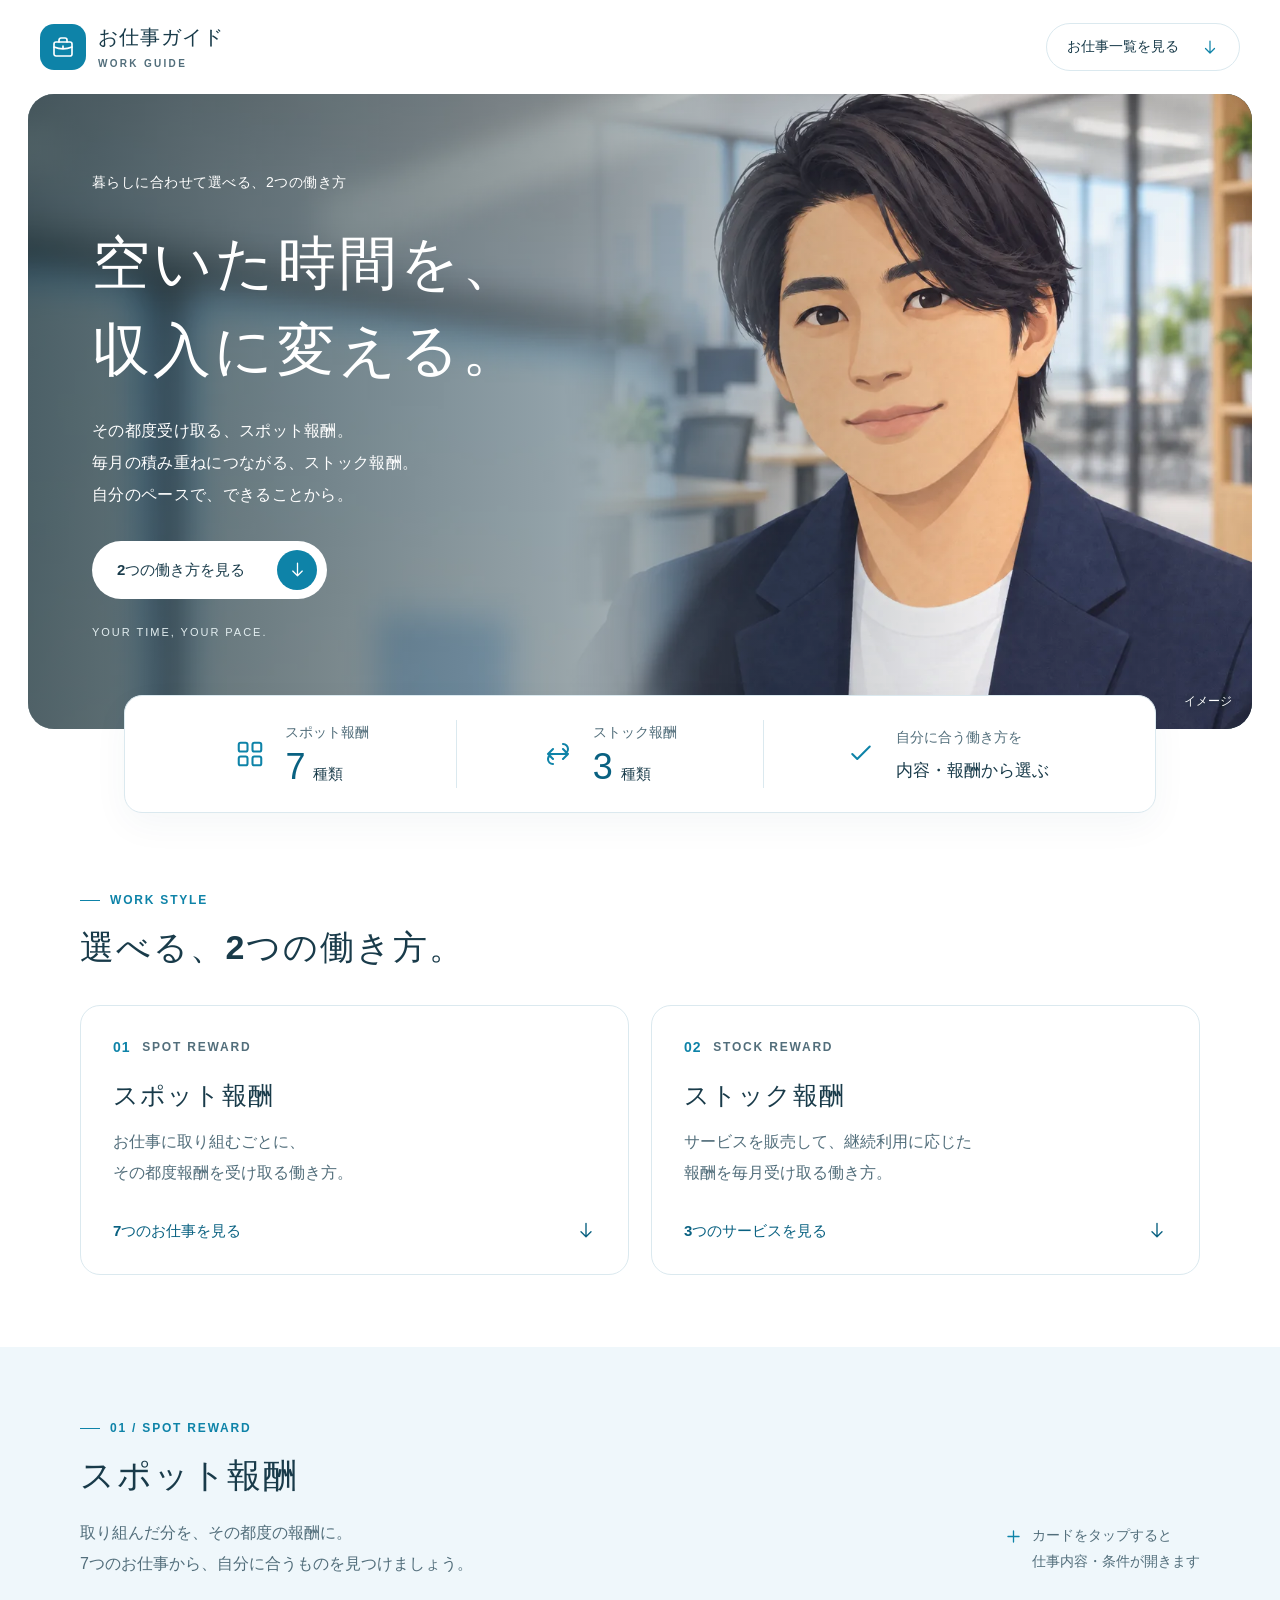
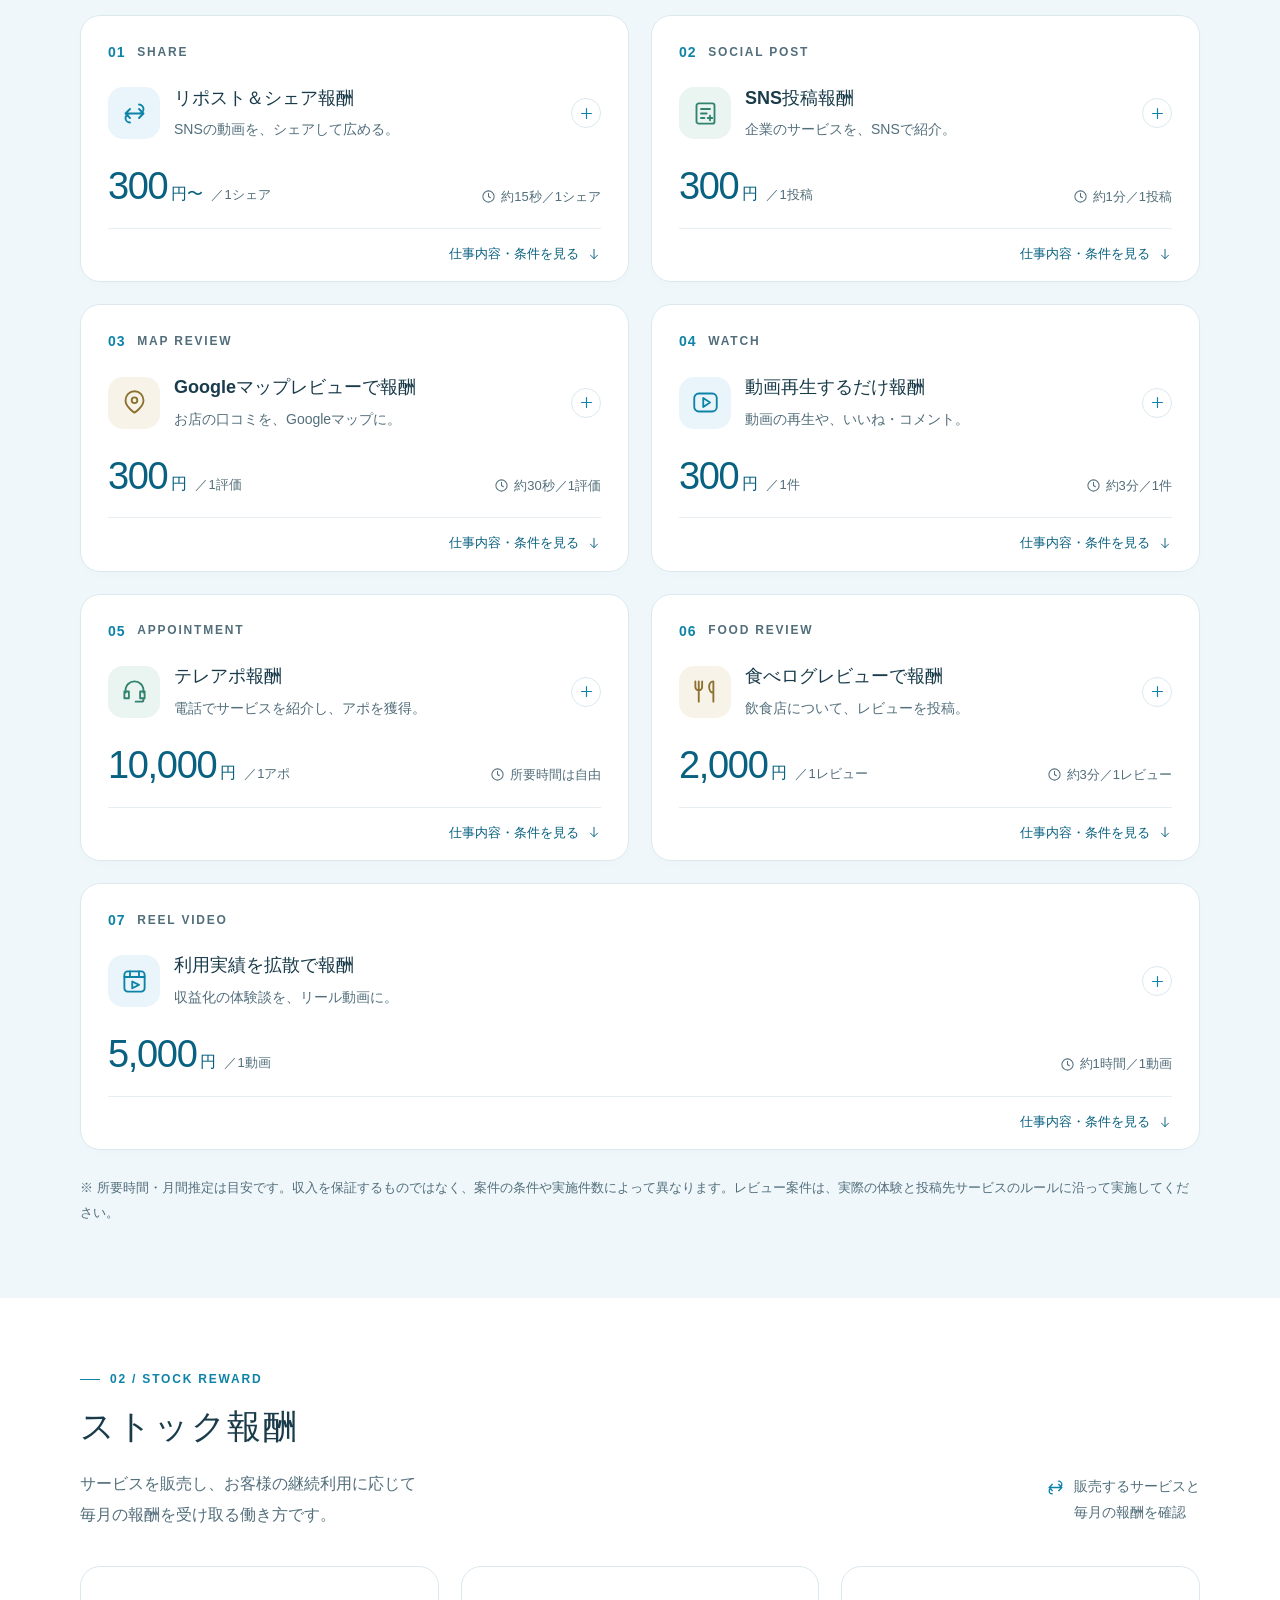
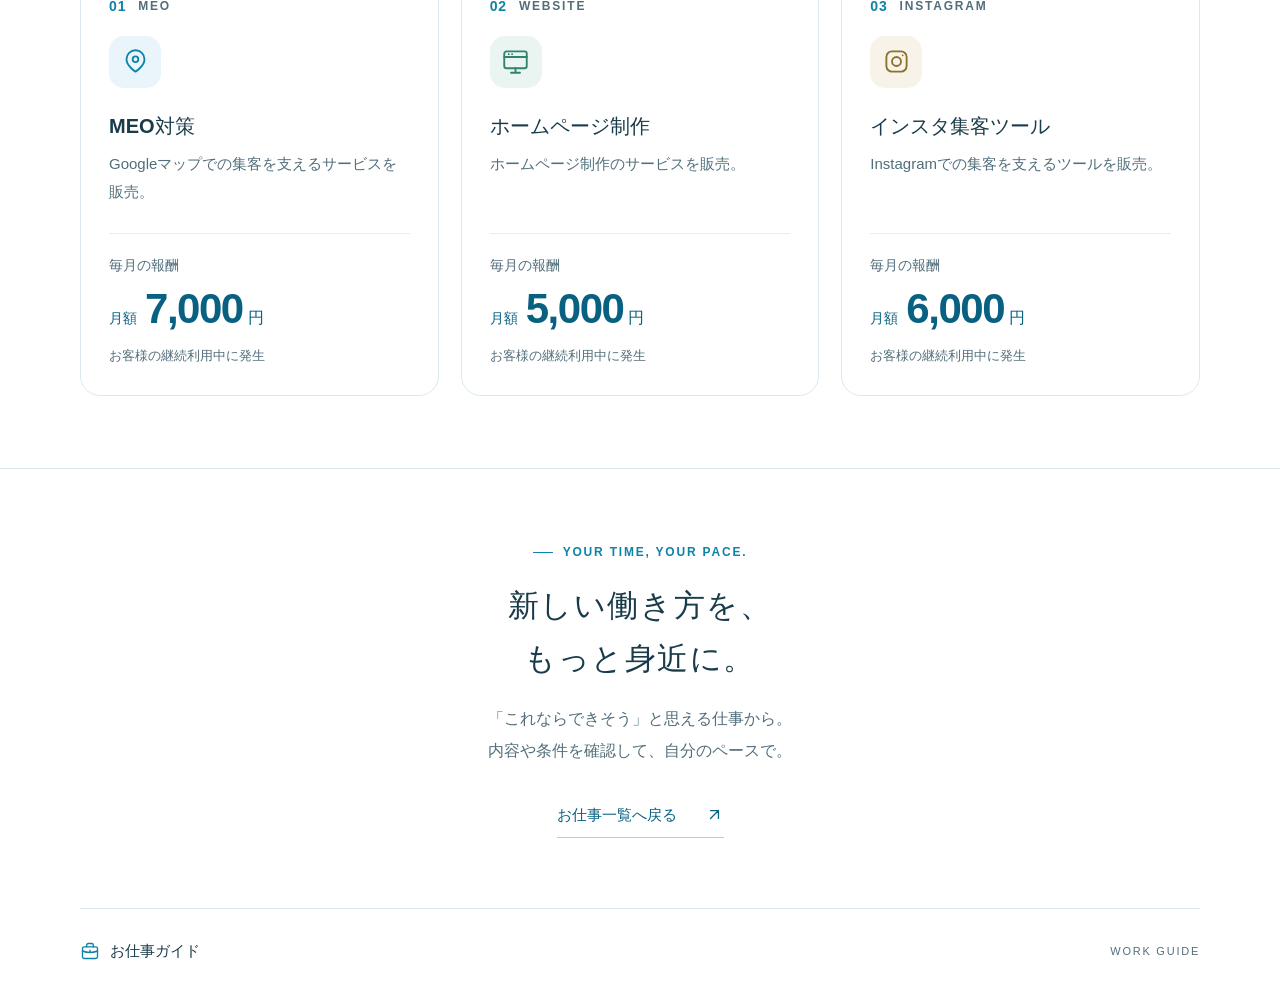
==== index.html @ 73dc1fc5 "Add files via upload" ====
<!doctype html>
<html lang="ja">
<head>
  <meta charset="utf-8">
  <meta name="viewport" content="width=device-width,initial-scale=1">
  <meta name="theme-color" content="#0e83a8">
  <meta name="description" content="スポット報酬7種類とストック報酬3種類。仕事内容・報酬・所要時間を確認して、自分のペースに合う働き方を見つけるお仕事ガイドです。">
  <title>お仕事ガイド｜スポット報酬とストック報酬</title>
  <link rel="icon" href="assets/favicon.svg" type="image/svg+xml">
  <link rel="preload" href="assets/hero-lifestyle.webp" as="image">
  <link rel="stylesheet" href="style.css?v=20260920">
  <script src="script.js?v=20260920" defer></script>
</head>
<body id="top">
  <a class="skip-link" href="#works">お仕事一覧へ移動</a>
  <svg class="icon-definitions" aria-hidden="true"><defs><symbol id="i-briefcase" viewBox="0 0 24 24"><rect x="3" y="7" width="18" height="14" rx="2"/><path d="M8 7V5a2 2 0 0 1 2-2h4a2 2 0 0 1 2 2v2M3 12a24 24 0 0 0 18 0M12 11v3"/></symbol><symbol id="i-arrow" viewBox="0 0 24 24"><path d="M12 4v16m-6-6 6 6 6-6"/></symbol><symbol id="i-up" viewBox="0 0 24 24"><path d="M7 17 17 7M7 7h10v10"/></symbol><symbol id="i-share" viewBox="0 0 24 24"><path d="m8 8-4 4 4 4M4 12h12a4 4 0 0 0 0-8M16 16l4-4-4-4M20 12H8a4 4 0 0 0 0 8"/></symbol><symbol id="i-post" viewBox="0 0 24 24"><rect x="4" y="3" width="16" height="18" rx="2"/><path d="M8 8h8M8 12h5M8 16h3M16 14v4m-2-2h4"/></symbol><symbol id="i-map" viewBox="0 0 24 24"><path d="M20 10c0 6-8 11-8 11S4 16 4 10a8 8 0 1 1 16 0Z"/><circle cx="12" cy="10" r="2.5"/></symbol><symbol id="i-play" viewBox="0 0 24 24"><rect x="2" y="4" width="20" height="16" rx="4"/><path d="m10 8 6 4-6 4Z"/></symbol><symbol id="i-phone" viewBox="0 0 24 24"><path d="M4 13v-2a8 8 0 0 1 16 0v2M4 12H3v6h4v-6Zm16 0h1v6h-4v-6Zm0 6v1a2 2 0 0 1-2 2h-5"/></symbol><symbol id="i-dining" viewBox="0 0 24 24"><path d="M3 3v5a3 3 0 0 0 6 0V3M6 3v18M19 21V3c-5 0-5 10 0 10"/></symbol><symbol id="i-video" viewBox="0 0 24 24"><rect x="3" y="3" width="18" height="18" rx="3"/><path d="M3 8h18M8 3v5M16 3v5m-6 4 6 3-6 3Z"/></symbol><symbol id="i-clock" viewBox="0 0 24 24"><circle cx="12" cy="12" r="9"/><path d="M12 7v5l3 2"/></symbol><symbol id="i-plus" viewBox="0 0 24 24"><path d="M5 12h14M12 5v14"/></symbol><symbol id="i-check" viewBox="0 0 24 24"><path d="m5 12 4 4L19 6"/></symbol><symbol id="i-grid" viewBox="0 0 24 24"><rect x="3" y="3" width="7" height="7" rx="1.5"/><rect x="14" y="3" width="7" height="7" rx="1.5"/><rect x="3" y="14" width="7" height="7" rx="1.5"/><rect x="14" y="14" width="7" height="7" rx="1.5"/></symbol><symbol id="i-web" viewBox="0 0 24 24"><rect x="2" y="3" width="20" height="15" rx="2"/><path d="M8 22h8m-4-4v4M2 8h20M6 5.5h.01M9 5.5h.01"/></symbol><symbol id="i-instagram" viewBox="0 0 24 24"><rect x="3" y="3" width="18" height="18" rx="5"/><circle cx="12" cy="12" r="4"/><path d="M17.5 6.5h.01"/></symbol></defs></svg>
  <header class="site-header"><div class="header-inner"><a class="brand" href="#top" aria-label="お仕事ガイド トップへ"><span class="brand-mark"><svg class="icon" aria-hidden="true"><use href="#i-briefcase"></use></svg></span><span>お仕事ガイド<small>WORK GUIDE</small></span></a><a class="header-link" href="#works">お仕事一覧<span class="desktop-label">を見る</span><svg class="icon" aria-hidden="true"><use href="#i-arrow"></use></svg></a></div></header>
  <main>
    <section class="hero" aria-labelledby="page-title">
      <img class="hero-photo" src="assets/hero-lifestyle.webp" width="1672" height="941" fetchpriority="high" alt="明るいオフィスで、こちらに微笑みかける男性のイメージ">
      <div class="hero-content"><p class="hero-kicker">暮らしに合わせて選べる、2つの働き方</p><h1 id="page-title">空いた時間を、<br>収入に変える。</h1><p class="hero-description">その都度受け取る、スポット報酬。<br>毎月の積み重ねにつながる、ストック報酬。<br>自分のペースで、できることから。</p><a class="primary-link" href="#works">2つの働き方を見る<span><svg class="icon" aria-hidden="true"><use href="#i-arrow"></use></svg></span></a><p class="hero-caption">YOUR TIME, YOUR PACE.</p></div><span class="photo-note">イメージ</span>
    </section>
    <div class="facts" aria-label="選べるお仕事の種類"><div class="fact"><svg class="icon" aria-hidden="true"><use href="#i-grid"></use></svg><div><span>スポット報酬</span><p><strong>7</strong>種類</p></div></div><div class="fact"><svg class="icon" aria-hidden="true"><use href="#i-share"></use></svg><div><span>ストック報酬</span><p><strong>3</strong>種類</p></div></div><div class="fact fact-guide"><svg class="icon" aria-hidden="true"><use href="#i-check"></use></svg><div><span>自分に合う働き方を</span><p>内容・報酬から選ぶ</p></div></div></div>
    <section class="work-styles section-inner" id="works" aria-labelledby="styles-title"><p class="eyebrow section-label">WORK STYLE</p><h2 id="styles-title">選べる、2つの働き方。</h2><div class="style-grid"><a class="style-card" href="#spot"><p class="eyebrow card-label"><b>01</b>SPOT REWARD</p><h3>スポット報酬</h3><p class="style-description">お仕事に取り組むごとに、<br>その都度報酬を受け取る働き方。</p><span class="style-link">7つのお仕事を見る<svg class="icon" aria-hidden="true"><use href="#i-arrow"></use></svg></span></a><a class="style-card" href="#stock"><p class="eyebrow card-label"><b>02</b>STOCK REWARD</p><h3>ストック報酬</h3><p class="style-description">サービスを販売して、継続利用に応じた<br class="desktop-break">報酬を毎月受け取る働き方。</p><span class="style-link">3つのサービスを見る<svg class="icon" aria-hidden="true"><use href="#i-arrow"></use></svg></span></a></div></section>
    <section class="catalog spot-catalog" id="spot" aria-labelledby="spot-title"><div class="section-inner"><div class="catalog-heading"><div><p class="eyebrow section-label">01 / SPOT REWARD</p><h2 id="spot-title">スポット報酬</h2><p class="section-description">取り組んだ分を、その都度の報酬に。<br>7つのお仕事から、自分に合うものを見つけましょう。</p></div><p class="catalog-note"><svg class="icon" aria-hidden="true"><use href="#i-plus"></use></svg>カードをタップすると<br>仕事内容・条件が開きます</p></div><div class="job-grid"><details class="job" name="work-detail" id="job-1">
  <summary aria-labelledby="job-1-title job-1-pay" aria-describedby="job-1-lead">
    <span class="eyebrow card-label"><b>01</b>SHARE</span>
    <span class="work-icon"><svg class="icon" aria-hidden="true"><use href="#i-share"></use></svg></span>
    <span class="job-heading"><span class="job-title" id="job-1-title">リポスト＆シェア報酬</span><span class="job-lead" id="job-1-lead">SNSの動画を、シェアして広める。</span></span>
    <span class="expand"><svg class="icon" aria-hidden="true"><use href="#i-plus"></use></svg></span>
    <span class="card-payment"><span class="pay" id="job-1-pay"><strong>300</strong><span>円〜</span><small>／1シェア</small></span><span class="time"><svg class="icon" aria-hidden="true"><use href="#i-clock"></use></svg>約15秒／1シェア</span></span>
    <span class="detail-hint"><span class="closed-label">仕事内容・条件を見る</span><span class="open-label">詳細を閉じる</span><svg class="icon" aria-hidden="true"><use href="#i-arrow"></use></svg></span>
  </summary>
  <div class="job-detail"><p>SNSの動画をシェア・紹介するお仕事です。フォロワー数など、案件条件によって報酬が変わる場合があります。</p><dl class="metrics"><div><dt>所要時間</dt><dd>約15秒</dd></div><div><dt>1シェアの報酬</dt><dd>300<span>円〜</span></dd></div><div class="monthly"><dt>月間推定の目安</dt><dd>9,000<span>円</span></dd></div></dl></div>
</details><details class="job" name="work-detail" id="job-2">
  <summary aria-labelledby="job-2-title job-2-pay" aria-describedby="job-2-lead">
    <span class="eyebrow card-label"><b>02</b>SOCIAL POST</span>
    <span class="work-icon"><svg class="icon" aria-hidden="true"><use href="#i-post"></use></svg></span>
    <span class="job-heading"><span class="job-title" id="job-2-title">SNS投稿報酬</span><span class="job-lead" id="job-2-lead">企業のサービスを、SNSで紹介。</span></span>
    <span class="expand"><svg class="icon" aria-hidden="true"><use href="#i-plus"></use></svg></span>
    <span class="card-payment"><span class="pay" id="job-2-pay"><strong>300</strong><span>円</span><small>／1投稿</small></span><span class="time"><svg class="icon" aria-hidden="true"><use href="#i-clock"></use></svg>約1分／1投稿</span></span>
    <span class="detail-hint"><span class="closed-label">仕事内容・条件を見る</span><span class="open-label">詳細を閉じる</span><svg class="icon" aria-hidden="true"><use href="#i-arrow"></use></svg></span>
  </summary>
  <div class="job-detail"><p>企業やサービスについて、指定された内容・表記ルールに沿ってSNSへ投稿するお仕事です。</p><dl class="metrics"><div><dt>所要時間</dt><dd>約1分</dd></div><div><dt>1投稿の報酬</dt><dd>300<span>円</span></dd></div><div class="monthly"><dt>月間推定の目安</dt><dd>18,000<span>円</span></dd></div></dl></div>
</details><details class="job" name="work-detail" id="job-3">
  <summary aria-labelledby="job-3-title job-3-pay" aria-describedby="job-3-lead">
    <span class="eyebrow card-label"><b>03</b>MAP REVIEW</span>
    <span class="work-icon"><svg class="icon" aria-hidden="true"><use href="#i-map"></use></svg></span>
    <span class="job-heading"><span class="job-title" id="job-3-title">Googleマップレビューで報酬</span><span class="job-lead" id="job-3-lead">お店の口コミを、Googleマップに。</span></span>
    <span class="expand"><svg class="icon" aria-hidden="true"><use href="#i-plus"></use></svg></span>
    <span class="card-payment"><span class="pay" id="job-3-pay"><strong>300</strong><span>円</span><small>／1評価</small></span><span class="time"><svg class="icon" aria-hidden="true"><use href="#i-clock"></use></svg>約30秒／1評価</span></span>
    <span class="detail-hint"><span class="closed-label">仕事内容・条件を見る</span><span class="open-label">詳細を閉じる</span><svg class="icon" aria-hidden="true"><use href="#i-arrow"></use></svg></span>
  </summary>
  <div class="job-detail"><p>店舗について、実際の利用体験に基づく内容をGoogleマップへ投稿する案件です。案件ごとの条件と各サービスのルールに沿って実施します。</p><dl class="metrics"><div><dt>所要時間</dt><dd>約30秒</dd></div><div><dt>1評価の報酬</dt><dd>300<span>円</span></dd></div><div class="monthly"><dt>月間推定の目安</dt><dd>18,000<span>円</span></dd></div></dl></div>
</details><details class="job" name="work-detail" id="job-4">
  <summary aria-labelledby="job-4-title job-4-pay" aria-describedby="job-4-lead">
    <span class="eyebrow card-label"><b>04</b>WATCH</span>
    <span class="work-icon"><svg class="icon" aria-hidden="true"><use href="#i-play"></use></svg></span>
    <span class="job-heading"><span class="job-title" id="job-4-title">動画再生するだけ報酬</span><span class="job-lead" id="job-4-lead">動画の再生や、いいね・コメント。</span></span>
    <span class="expand"><svg class="icon" aria-hidden="true"><use href="#i-plus"></use></svg></span>
    <span class="card-payment"><span class="pay" id="job-4-pay"><strong>300</strong><span>円</span><small>／1件</small></span><span class="time"><svg class="icon" aria-hidden="true"><use href="#i-clock"></use></svg>約3分／1件</span></span>
    <span class="detail-hint"><span class="closed-label">仕事内容・条件を見る</span><span class="open-label">詳細を閉じる</span><svg class="icon" aria-hidden="true"><use href="#i-arrow"></use></svg></span>
  </summary>
  <div class="job-detail"><p>指定されたSNSコンテンツを確認するお仕事です。いいね・コメント等が含まれる場合は、各サービスのルールと案件条件に沿って実施します。</p><dl class="metrics"><div><dt>所要時間</dt><dd>約3分</dd></div><div><dt>1件の報酬</dt><dd>300<span>円</span></dd></div><div class="monthly"><dt>月間推定の目安</dt><dd>9,000<span>円</span></dd></div></dl></div>
</details><details class="job" name="work-detail" id="job-5">
  <summary aria-labelledby="job-5-title job-5-pay" aria-describedby="job-5-lead">
    <span class="eyebrow card-label"><b>05</b>APPOINTMENT</span>
    <span class="work-icon"><svg class="icon" aria-hidden="true"><use href="#i-phone"></use></svg></span>
    <span class="job-heading"><span class="job-title" id="job-5-title">テレアポ報酬</span><span class="job-lead" id="job-5-lead">電話でサービスを紹介し、アポを獲得。</span></span>
    <span class="expand"><svg class="icon" aria-hidden="true"><use href="#i-plus"></use></svg></span>
    <span class="card-payment"><span class="pay" id="job-5-pay"><strong>10,000</strong><span>円</span><small>／1アポ</small></span><span class="time"><svg class="icon" aria-hidden="true"><use href="#i-clock"></use></svg>所要時間は自由</span></span>
    <span class="detail-hint"><span class="closed-label">仕事内容・条件を見る</span><span class="open-label">詳細を閉じる</span><svg class="icon" aria-hidden="true"><use href="#i-arrow"></use></svg></span>
  </summary>
  <div class="job-detail"><p>用意された対象リストや案内内容に沿ってサービスをご案内し、商談機会につなげるお仕事です。研修や案内マニュアルを利用して進めます。</p><dl class="metrics"><div><dt>所要時間</dt><dd>自由</dd></div><div><dt>1アポの報酬</dt><dd>10,000<span>円</span></dd></div><div class="monthly"><dt>月間推定の目安<small>※ 掲載例</small></dt><dd>900,000<span>円</span></dd></div></dl></div>
</details><details class="job" name="work-detail" id="job-6">
  <summary aria-labelledby="job-6-title job-6-pay" aria-describedby="job-6-lead">
    <span class="eyebrow card-label"><b>06</b>FOOD REVIEW</span>
    <span class="work-icon"><svg class="icon" aria-hidden="true"><use href="#i-dining"></use></svg></span>
    <span class="job-heading"><span class="job-title" id="job-6-title">食べログレビューで報酬</span><span class="job-lead" id="job-6-lead">飲食店について、レビューを投稿。</span></span>
    <span class="expand"><svg class="icon" aria-hidden="true"><use href="#i-plus"></use></svg></span>
    <span class="card-payment"><span class="pay" id="job-6-pay"><strong>2,000</strong><span>円</span><small>／1レビュー</small></span><span class="time"><svg class="icon" aria-hidden="true"><use href="#i-clock"></use></svg>約3分／1レビュー</span></span>
    <span class="detail-hint"><span class="closed-label">仕事内容・条件を見る</span><span class="open-label">詳細を閉じる</span><svg class="icon" aria-hidden="true"><use href="#i-arrow"></use></svg></span>
  </summary>
  <div class="job-detail"><p>飲食店について、実際の利用体験に基づくレビューを投稿する案件です。投稿先サービスのルールと案件条件に沿って実施します。</p><dl class="metrics"><div><dt>所要時間</dt><dd>約3分</dd></div><div><dt>1レビューの報酬</dt><dd>2,000<span>円</span></dd></div><div class="monthly"><dt>月間推定の目安</dt><dd>6,000<span>円</span></dd></div></dl></div>
</details><details class="job" name="work-detail" id="job-7">
  <summary aria-labelledby="job-7-title job-7-pay" aria-describedby="job-7-lead">
    <span class="eyebrow card-label"><b>07</b>REEL VIDEO</span>
    <span class="work-icon"><svg class="icon" aria-hidden="true"><use href="#i-video"></use></svg></span>
    <span class="job-heading"><span class="job-title" id="job-7-title">利用実績を拡散で報酬</span><span class="job-lead" id="job-7-lead">収益化の体験談を、リール動画に。</span></span>
    <span class="expand"><svg class="icon" aria-hidden="true"><use href="#i-plus"></use></svg></span>
    <span class="card-payment"><span class="pay" id="job-7-pay"><strong>5,000</strong><span>円</span><small>／1動画</small></span><span class="time"><svg class="icon" aria-hidden="true"><use href="#i-clock"></use></svg>約1時間／1動画</span></span>
    <span class="detail-hint"><span class="closed-label">仕事内容・条件を見る</span><span class="open-label">詳細を閉じる</span><svg class="icon" aria-hidden="true"><use href="#i-arrow"></use></svg></span>
  </summary>
  <div class="job-detail"><p>実際に取り組んだ体験や利用実績を、自分の言葉でリール動画として紹介するお仕事です。</p><dl class="metrics"><div><dt>所要時間</dt><dd>約1時間</dd></div><div><dt>1動画の報酬</dt><dd>5,000<span>円</span></dd></div><div class="monthly"><dt>月間推定の目安</dt><dd>40,000<span>円</span></dd></div></dl></div>
</details></div><p class="earnings-note">※ 所要時間・月間推定は目安です。収入を保証するものではなく、案件の条件や実施件数によって異なります。レビュー案件は、実際の体験と投稿先サービスのルールに沿って実施してください。</p></div></section>
    <section class="catalog stock-catalog" id="stock" aria-labelledby="stock-title"><div class="section-inner"><div class="catalog-heading"><div><p class="eyebrow section-label">02 / STOCK REWARD</p><h2 id="stock-title">ストック報酬</h2><p class="section-description">サービスを販売し、お客様の継続利用に応じて<br class="desktop-break">毎月の報酬を受け取る働き方です。</p></div><p class="catalog-note"><svg class="icon" aria-hidden="true"><use href="#i-share"></use></svg>販売するサービスと<br>毎月の報酬を確認</p></div><div class="stock-grid"><article class="stock-card"><p class="eyebrow card-label"><b>01</b>MEO</p><div class="stock-heading"><span class="work-icon"><svg class="icon" aria-hidden="true"><use href="#i-map"></use></svg></span><div><h3>MEO対策</h3><p>Googleマップでの集客を支えるサービスを販売。</p></div></div><div class="stock-payment"><p>毎月の報酬</p><div class="pay"><small>月額</small><strong>7,000</strong><span>円</span></div><p class="stock-condition">お客様の継続利用中に発生</p></div></article><article class="stock-card"><p class="eyebrow card-label"><b>02</b>WEBSITE</p><div class="stock-heading"><span class="work-icon"><svg class="icon" aria-hidden="true"><use href="#i-web"></use></svg></span><div><h3>ホームページ制作</h3><p>ホームページ制作のサービスを販売。</p></div></div><div class="stock-payment"><p>毎月の報酬</p><div class="pay"><small>月額</small><strong>5,000</strong><span>円</span></div><p class="stock-condition">お客様の継続利用中に発生</p></div></article><article class="stock-card"><p class="eyebrow card-label"><b>03</b>INSTAGRAM</p><div class="stock-heading"><span class="work-icon"><svg class="icon" aria-hidden="true"><use href="#i-instagram"></use></svg></span><div><h3>インスタ集客ツール</h3><p>Instagramでの集客を支えるツールを販売。</p></div></div><div class="stock-payment"><p>毎月の報酬</p><div class="pay"><small>月額</small><strong>6,000</strong><span>円</span></div><p class="stock-condition">お客様の継続利用中に発生</p></div></article></div></div></section>
    <section class="outro" aria-labelledby="outro-title"><p class="eyebrow section-label">YOUR TIME, YOUR PACE.</p><h2 id="outro-title">新しい働き方を、<br>もっと身近に。</h2><p>「これならできそう」と思える仕事から。<br>内容や条件を確認して、自分のペースで。</p><a class="outro-link" href="#works">お仕事一覧へ戻る<svg class="icon" aria-hidden="true"><use href="#i-up"></use></svg></a></section>
  </main>
  <footer class="site-footer"><a class="footer-brand" href="#top"><svg class="icon" aria-hidden="true"><use href="#i-briefcase"></use></svg>お仕事ガイド</a><span>WORK GUIDE</span></footer>
</body>
</html>
---- style.css ----
:root{--blue:#0e83a8;--deep-blue:#096181;--ink:#193b4a;--muted:#526e7b;--line:#dbe9ef;--tint:#eff7fb;--radius:20px;font-family:-apple-system,BlinkMacSystemFont,"Hiragino Kaku Gothic ProN","Yu Gothic",Meiryo,sans-serif;color:var(--ink);background:#fff;font-synthesis:none}
*{box-sizing:border-box}html{scroll-behavior:smooth;scroll-padding-top:24px;-webkit-text-size-adjust:100%;text-size-adjust:100%}body{margin:0;line-height:1.8;font-size:16px;-webkit-font-smoothing:antialiased}h1,h2,h3,p,dl,dd{margin:0}a{color:inherit;text-decoration:none}button,summary,a{-webkit-tap-highlight-color:transparent}a:focus-visible,summary:focus-visible{outline:3px solid var(--blue);outline-offset:5px}svg{display:block}.icon{width:24px;height:24px;flex-shrink:0;fill:none;stroke:currentColor;stroke-width:1.65;stroke-linecap:round;stroke-linejoin:round}.icon-definitions{position:absolute;width:0;height:0;overflow:hidden}.skip-link{position:absolute;left:20px;top:-200px;z-index:100;padding:12px 20px;background:white;border:2px solid var(--blue)}.skip-link:focus{top:10px}
.header-inner{max-width:1256px;margin:auto;min-height:94px;padding:18px 28px;display:flex;justify-content:space-between;align-items:center;gap:20px}.brand{display:flex;align-items:center;gap:12px;font-size:20px;font-weight:700;letter-spacing:.045em;line-height:1.35}.brand-mark{display:grid;place-items:center;flex-shrink:0;width:46px;height:46px;border-radius:14px;background:var(--blue);color:#fff}.brand small{display:block;color:var(--muted);font:700 10px/1.5 Arial,sans-serif;letter-spacing:.23em;margin-top:5px}.header-link{display:flex;align-items:center;gap:0;min-height:46px;padding:10px 20px;border:1px solid var(--line);border-radius:99px;font-size:14px;font-weight:600}.header-link .icon{width:18px;height:18px;color:var(--blue);margin-left:22px}
.hero{position:relative;isolation:isolate;max-width:1256px;min-height:610px;margin:0 auto;background:#16383e;color:#fff;border-radius:26px;overflow:hidden}.hero-photo{position:absolute;inset:0;z-index:-2;width:100%;height:100%;object-fit:cover;object-position:center 52%}.hero::after{content:"";position:absolute;inset:0;z-index:-1;background:linear-gradient(90deg,rgba(7,32,39,.7),rgba(7,32,39,.40) 43%,rgba(7,32,39,.03) 80%)}.hero-content{padding:76px 64px 86px;max-width:750px}.hero-kicker{font-size:14px;font-weight:500;letter-spacing:.035em;margin-bottom:25px}.hero h1{font-size:clamp(38px,4.5vw,60px);line-height:1.5;letter-spacing:.055em;font-weight:700}.hero-description{font-size:16px;line-height:2;letter-spacing:.02em;margin-top:22px}.primary-link{display:inline-flex;align-items:center;justify-content:space-between;gap:32px;margin-top:30px;padding:9px 10px 9px 25px;border-radius:99px;background:#fff;color:var(--ink);font-size:15px;font-weight:700;min-height:58px;transition:transform .18s,box-shadow .18s}.primary-link>span{display:grid;place-items:center;width:40px;height:40px;border-radius:50%;background:var(--blue);color:#fff}.primary-link .icon{width:19px;height:19px}.hero-caption{font:500 11px/1.8 Arial,sans-serif;letter-spacing:.18em;color:#e3eef0;margin-top:24px}.photo-note{position:absolute;right:20px;bottom:16px;font-size:12px;text-shadow:0 1px 5px #172f35}
.facts{position:relative;display:grid;grid-template-columns:1fr 1fr 1.2fr;max-width:1032px;margin:-34px auto 0;padding:24px;background:#fff;border:1px solid var(--line);border-radius:18px;box-shadow:0 12px 36px #1941550b}.fact{display:flex;justify-content:center;align-items:center;gap:20px;padding:0 18px}.fact+.fact{border-left:1px solid var(--line)}.fact>.icon{width:30px;height:30px;color:var(--blue)}.fact span{display:block;font-size:14px;color:var(--muted)}.fact p{font-size:15px;font-weight:600;line-height:1.45}.fact strong{font:500 36px/1.2 Arial,sans-serif;color:var(--deep-blue);margin-right:8px}.fact-guide p{margin-top:9px;font-size:17px}
.section-inner{max-width:1120px;margin-left:auto;margin-right:auto}.work-styles{padding-top:78px;padding-bottom:72px;scroll-margin-top:20px}.eyebrow{font:600 12px/1.6 Arial,sans-serif;letter-spacing:.15em}.section-label{display:flex;align-items:center;gap:10px;color:var(--blue);margin-bottom:12px}.section-label::before{content:"";width:20px;height:1px;background:currentColor}.work-styles h2,.catalog h2{font-size:34px;line-height:1.5;letter-spacing:.055em;font-weight:700}.style-grid{display:grid;grid-template-columns:1fr 1fr;gap:22px;margin-top:32px}.style-card{display:flex;flex-direction:column;padding:30px 32px;border:1px solid var(--line);border-radius:var(--radius);background:#fff;transition:box-shadow .18s,border-color .18s,transform .18s}.card-label{display:flex;align-items:center;gap:12px;color:var(--muted);margin-bottom:18px}.card-label b{color:var(--blue);font-size:14px;letter-spacing:.06em}.style-card h3{font-size:25px;line-height:1.5;letter-spacing:.045em}.style-description{margin-top:12px;margin-bottom:28px;color:var(--muted);font-size:16px;line-height:1.95}.style-link{display:flex;align-items:center;justify-content:space-between;margin-top:auto;font-size:15px;font-weight:600;color:var(--deep-blue)}.style-link .icon{width:20px;height:20px}
.catalog{padding:72px 28px;scroll-margin-top:0}.spot-catalog{background:var(--tint)}.catalog-heading{display:flex;align-items:flex-end;justify-content:space-between;gap:32px;margin-bottom:36px}.section-description{font-size:16px;color:var(--muted);margin-top:16px;line-height:1.95}.catalog-note{position:relative;flex-shrink:0;padding-left:28px;font-size:14px;line-height:1.85;color:var(--muted);margin-bottom:4px}.catalog-note .icon{position:absolute;left:0;top:4px;width:19px;height:19px;color:var(--blue)}.job-grid{display:grid;grid-template-columns:repeat(2,minmax(0,1fr));align-items:start;gap:22px}.job{min-width:0;margin:0;border:1px solid var(--line);border-radius:var(--radius);background:white;box-shadow:0 4px 12px #19415503;transition:border-color .18s,box-shadow .18s}.job:last-child{grid-column:1/-1}.job[open]{border-color:#70b5cd;box-shadow:0 8px 24px #1941550a}.job summary{display:grid;grid-template-columns:52px minmax(0,1fr) 30px;gap:0 14px;list-style:none;cursor:pointer;padding:25px 27px 16px;border-radius:var(--radius)}.job summary::-webkit-details-marker{display:none}.job summary::marker{content:""}.job .card-label{grid-column:1/-1;margin-bottom:20px}.work-icon{display:grid;place-items:center;flex-shrink:0;width:52px;height:52px;border-radius:15px;color:var(--blue);background:#e9f5fb;align-self:center}.work-icon>.icon{width:27px;height:27px}.job:nth-child(3n+2) .work-icon{background:#eaf4f1;color:#318370}.job:nth-child(3n) .work-icon{background:#f8f3e8;color:#8c702e}.job-heading{display:block;min-width:0;align-self:center}.job-title{display:block;font-size:18px;font-weight:700;line-height:1.6;overflow-wrap:anywhere}.job-lead{display:block;margin-top:5px;color:var(--muted);font-size:14px;line-height:1.85}.expand{display:grid;place-items:center;align-self:center;width:30px;height:30px;border:1px solid var(--line);border-radius:50%;color:var(--blue);transition:transform .2s,background .2s}.expand>.icon{width:17px;height:17px}.job[open] .expand{transform:rotate(45deg);background:var(--blue);border-color:var(--blue);color:#fff}.card-payment{grid-column:1/-1;display:flex;flex-wrap:wrap;align-items:flex-end;justify-content:space-between;gap:12px;margin-top:23px;padding-bottom:20px;border-bottom:1px solid #e6eef2}.pay{display:flex;align-items:baseline;flex-wrap:wrap;gap:4px;line-height:1.25;color:var(--deep-blue)}.pay strong{font:500 38px/1.1 Arial,sans-serif;letter-spacing:-.035em;white-space:nowrap;font-variant-numeric:tabular-nums}.pay>span{font-size:16px;font-weight:600}.pay>small{font-size:13px;color:var(--muted);margin-left:4px}.time{display:flex;align-items:center;gap:5px;font-size:13px;color:var(--muted);padding-bottom:2px;line-height:1.5}.time .icon{width:15px;height:15px}.detail-hint{grid-column:1/-1;display:flex;justify-content:flex-end;align-items:center;gap:8px;padding-top:13px;font-size:13px;color:var(--deep-blue);font-weight:500}.detail-hint .icon{width:14px;height:14px}.open-label{display:none}.job[open] .closed-label{display:none}.job[open] .open-label{display:inline}.job[open] .detail-hint .icon{transform:rotate(180deg)}.job-detail{padding:9px 27px 27px;color:var(--muted)}.job-detail>p{font-size:16px;line-height:1.95}.metrics{display:grid;grid-template-columns:1fr 1fr;gap:10px;margin-top:20px}.metrics>div{min-width:0;background:#f5f8f9;border-radius:11px;padding:14px 16px}.metrics dt{font-size:13px;line-height:1.65;color:var(--muted);margin-bottom:5px}.metrics dd{font-size:21px;font-weight:600;line-height:1.5;color:var(--ink);overflow-wrap:anywhere}.metrics dd>span{font-size:14px;margin-left:3px}.metrics .monthly{grid-column:1/-1;display:flex;align-items:center;justify-content:space-between;gap:12px;background:#eaf6fb}.monthly dt{margin:0}.monthly dt small{display:block;font-size:12px}.monthly dd{color:var(--deep-blue);font:600 27px/1.5 Arial,sans-serif;white-space:nowrap}.earnings-note{font-size:13px;line-height:1.9;color:var(--muted);margin-top:26px}
.stock-catalog{background:#fff;border-bottom:1px solid var(--line)}.stock-grid{display:grid;grid-template-columns:repeat(3,minmax(0,1fr));gap:22px}.stock-card{display:flex;flex-direction:column;padding:28px;border:1px solid var(--line);border-radius:var(--radius)}.stock-heading .work-icon{margin-bottom:22px}.stock-card:nth-child(2) .work-icon{color:#318370;background:#eaf4f1}.stock-card:nth-child(3) .work-icon{color:#8c702e;background:#f8f3e8}.stock-heading h3{font-size:20px;line-height:1.6;font-weight:700}.stock-heading p{font-size:15px;line-height:1.9;color:var(--muted);margin-top:8px;margin-bottom:26px}.stock-payment{margin-top:auto;padding-top:20px;border-top:1px solid #e6eef2}.stock-payment>p{font-size:14px;color:var(--muted);line-height:1.7}.stock-payment .pay{margin-top:9px;gap:5px}.stock-payment .pay strong{font-size:42px;font-weight:600}.stock-payment .pay small{font-size:14px;color:var(--deep-blue);margin:0 3px 0 0}.stock-payment .stock-condition{font-size:13px;margin-top:12px}
.outro{text-align:center;padding:74px 24px 70px}.outro .section-label{justify-content:center}.outro h2{font-size:31px;line-height:1.7;letter-spacing:.05em;margin-top:18px}.outro>p:not(.eyebrow){font-size:16px;line-height:2;color:var(--muted);margin-top:18px}.outro-link{display:inline-flex;align-items:center;gap:28px;font-size:15px;font-weight:600;color:var(--deep-blue);min-height:46px;margin-top:25px;border-bottom:1px solid #afcedb}.outro-link .icon{width:19px;height:19px}.site-footer{max-width:1120px;margin:auto;padding:28px 0;display:flex;align-items:center;justify-content:space-between;gap:20px;border-top:1px solid var(--line)}.footer-brand{display:flex;align-items:center;gap:10px;font-size:15px;font-weight:600}.footer-brand .icon{width:20px;height:20px;color:var(--blue)}.site-footer>span{font:500 11px Arial,sans-serif;letter-spacing:.16em;color:var(--muted)}
@media(hover:hover){.header-link:hover{background:var(--tint);border-color:#9ecad9}.primary-link:hover{transform:translateY(-2px);box-shadow:0 8px 24px #08273126}.style-card:hover{transform:translateY(-3px);border-color:#87c2d6;box-shadow:0 8px 24px #1941550a}.job:hover{border-color:#87c2d6}.outro-link:hover{color:var(--blue)}}
@media(min-width:761px) and (max-width:1312px){.hero{margin-left:28px;margin-right:28px}}
@media(max-width:1176px){.work-styles,.site-footer{margin-left:28px;margin-right:28px}.facts{margin-left:64px;margin-right:64px}.hero-content{padding-left:44px}.fact{gap:13px;padding:0 12px}.job summary{padding-left:22px;padding-right:22px;grid-template-columns:48px minmax(0,1fr) 28px;column-gap:12px}.work-icon{width:48px;height:48px}.job-title{font-size:17px}.job-detail{padding-left:22px;padding-right:22px}.stock-card{padding:24px}.desktop-break{display:none}}
@media(max-width:900px){.catalog-heading{display:block}.catalog-note{margin-top:20px}.catalog-note br{display:none}.catalog-note .icon{top:3px}.stock-grid{gap:16px}.stock-card{padding:21px}.stock-heading h3{font-size:18px}.stock-payment .pay strong{font-size:37px}.fact-guide p{font-size:15px}}
@media(max-width:760px){
 .header-inner{min-height:80px;padding:16px 18px;gap:12px}.brand{gap:9px;font-size:17px;letter-spacing:.025em}.brand-mark{width:39px;height:39px;border-radius:12px}.brand-mark .icon{width:22px;height:22px}.brand small{font-size:9px;margin-top:4px;letter-spacing:.19em}.header-link{font-size:13px;padding:9px 13px;min-height:44px;flex-shrink:0}.header-link .icon{width:16px;height:16px;margin-left:9px}.desktop-label{display:none}
 .hero{margin:0 14px;min-height:574px;border-radius:22px}.hero-photo{object-position:64% center}.hero::after{background:linear-gradient(90deg,rgba(6,30,37,.78),rgba(6,30,37,.36)),linear-gradient(0deg,rgba(6,30,37,.28),transparent 70%)}.hero-content{padding:54px 26px 84px}.hero-kicker{font-size:12px;letter-spacing:.01em;margin-bottom:25px}.hero h1{font-size:clamp(29px,8.6vw,43px);line-height:1.55;letter-spacing:.035em}.hero-description{font-size:14px;line-height:2;margin-top:22px;letter-spacing:0}.primary-link{font-size:14px;gap:22px;padding-left:21px;margin-top:28px;min-height:56px}.primary-link>span{width:38px;height:38px}.hero-caption{font-size:10px;margin-top:22px}.photo-note{font-size:12px;bottom:13px;right:15px}
 .facts{grid-template-columns:1fr 1fr;margin:-28px 30px 0;padding:22px 12px 15px;border-radius:16px}.fact{padding:0 7px;gap:12px}.fact>.icon{width:25px;height:25px}.fact span{font-size:12px}.fact p{font-size:13px}.fact strong{font-size:32px}.fact-guide{grid-column:1/-1;border-left:0!important;border-top:1px solid var(--line);margin-top:16px;padding-top:14px;gap:7px}.fact-guide>.icon{width:19px;height:19px}.fact-guide>div{display:flex;align-items:center;flex-wrap:wrap;gap:4px 10px}.fact-guide p{font-size:12px;margin-top:0}
 .work-styles{padding-top:56px;padding-bottom:48px;margin-left:20px;margin-right:20px}.eyebrow{font-size:11px}.section-label{margin-bottom:12px}.work-styles h2,.catalog h2{font-size:27px;letter-spacing:.025em}.style-grid{grid-template-columns:1fr;gap:16px;margin-top:26px}.style-card{padding:24px;border-radius:17px}.card-label{margin-bottom:15px}.style-card h3{font-size:23px}.style-description{font-size:15px;margin-bottom:22px}.style-link{font-size:14px}
 .catalog{padding:49px 20px 43px}.catalog-heading{margin-bottom:27px}.section-description{font-size:15px;line-height:1.95;margin-top:14px}.catalog-note{font-size:12px;margin-top:18px;padding-left:23px}.catalog-note .icon{width:17px;height:17px;top:2px}.job-grid{grid-template-columns:1fr;gap:16px}.job{border-radius:17px}.job:last-child{grid-column:auto}.job summary{padding:22px 21px 15px;grid-template-columns:46px minmax(0,1fr) 28px;gap:0 11px;border-radius:17px}.job .card-label{margin-bottom:18px}.work-icon{width:46px;height:48px;border-radius:13px}.work-icon .icon{width:25px;height:25px}.job-title{font-size:16px;line-height:1.65}.job-lead{font-size:13px;line-height:1.8}.expand{width:28px;height:28px}.card-payment{margin-top:22px;padding-bottom:17px;gap:10px}.pay strong{font-size:35px}.pay>small{font-size:12px}.pay>span{font-size:15px}.time{font-size:12px}.detail-hint{font-size:12px;padding-top:12px}.job-detail{padding:8px 21px 23px}.job-detail>p{font-size:15px}.metrics{gap:8px}.metrics>div{padding:12px 13px}.metrics dd{font-size:19px}.monthly dd{font-size:25px}.earnings-note{font-size:12px;margin-top:22px}
 .stock-grid{grid-template-columns:1fr;gap:16px}.stock-card{padding:23px 22px;border-radius:17px}.stock-heading{display:flex;align-items:center;gap:14px}.stock-heading .work-icon{margin-bottom:0}.stock-heading>div{min-width:0}.stock-heading h3{font-size:18px}.stock-heading p{font-size:14px;margin:5px 0 0}.stock-payment{margin-top:22px;padding-top:17px}.stock-payment .pay strong{font-size:38px}.stock-payment .stock-condition{font-size:12px}.outro{padding:54px 20px 49px}.outro h2{font-size:27px;line-height:1.7}.outro>p:not(.eyebrow){font-size:14px}.site-footer{margin:0 20px;padding:24px 0}.footer-brand{font-size:14px}.site-footer>span{font-size:10px}
}
@media(max-width:359px){.header-inner{padding-left:14px;padding-right:14px;gap:8px}.brand{font-size:15px;gap:7px}.brand-mark{width:35px;height:35px}.header-link{font-size:12px;padding:9px 11px}.hero-content{padding-left:21px;padding-right:21px}.hero-kicker{font-size:11px}.hero-description{font-size:13px}.hero h1{font-size:29px;letter-spacing:0}.facts{margin-left:23px;margin-right:23px}.fact{gap:7px}.fact>.icon{width:21px;height:21px}.fact-guide>div{gap:2px 6px}.fact-guide span,.fact-guide p{font-size:11px}.work-styles,.site-footer{margin-left:16px;margin-right:16px}.catalog{padding-left:16px;padding-right:16px}.work-styles h2{font-size:24px}.style-card{padding:21px}.job summary{padding-left:17px;padding-right:17px;grid-template-columns:40px minmax(0,1fr) 25px;gap:0 9px}.work-icon{width:40px;height:44px}.job-title{font-size:15px}.expand{width:25px;height:25px}.job-detail{padding-left:17px;padding-right:17px}.pay strong{font-size:33px}.metrics>div{padding-left:11px;padding-right:11px}.metrics dt{font-size:12px}.monthly dd{font-size:24px}}
@media(prefers-reduced-motion:reduce){html{scroll-behavior:auto}*,*::before,*::after{animation:none!important;transition:none!important}}
@media print{.hero{min-height:300px;background:#193b4a!important;color:white!important;print-color-adjust:exact}.hero-content{padding:35px}.hero h1{font-size:36px}.hero-photo{display:none}.hero::after{display:none}.facts{margin:20px auto}.header-link,.primary-link,.detail-hint,.outro-link{display:none}.work-styles,.catalog,.outro{padding-top:30px;padding-bottom:30px}.job-grid,.stock-grid{display:block}.job,.stock-card{margin-bottom:16px;break-inside:avoid}.job-detail{display:block}.job::details-content{content-visibility:visible;height:auto}.site-footer{margin-top:20px}}
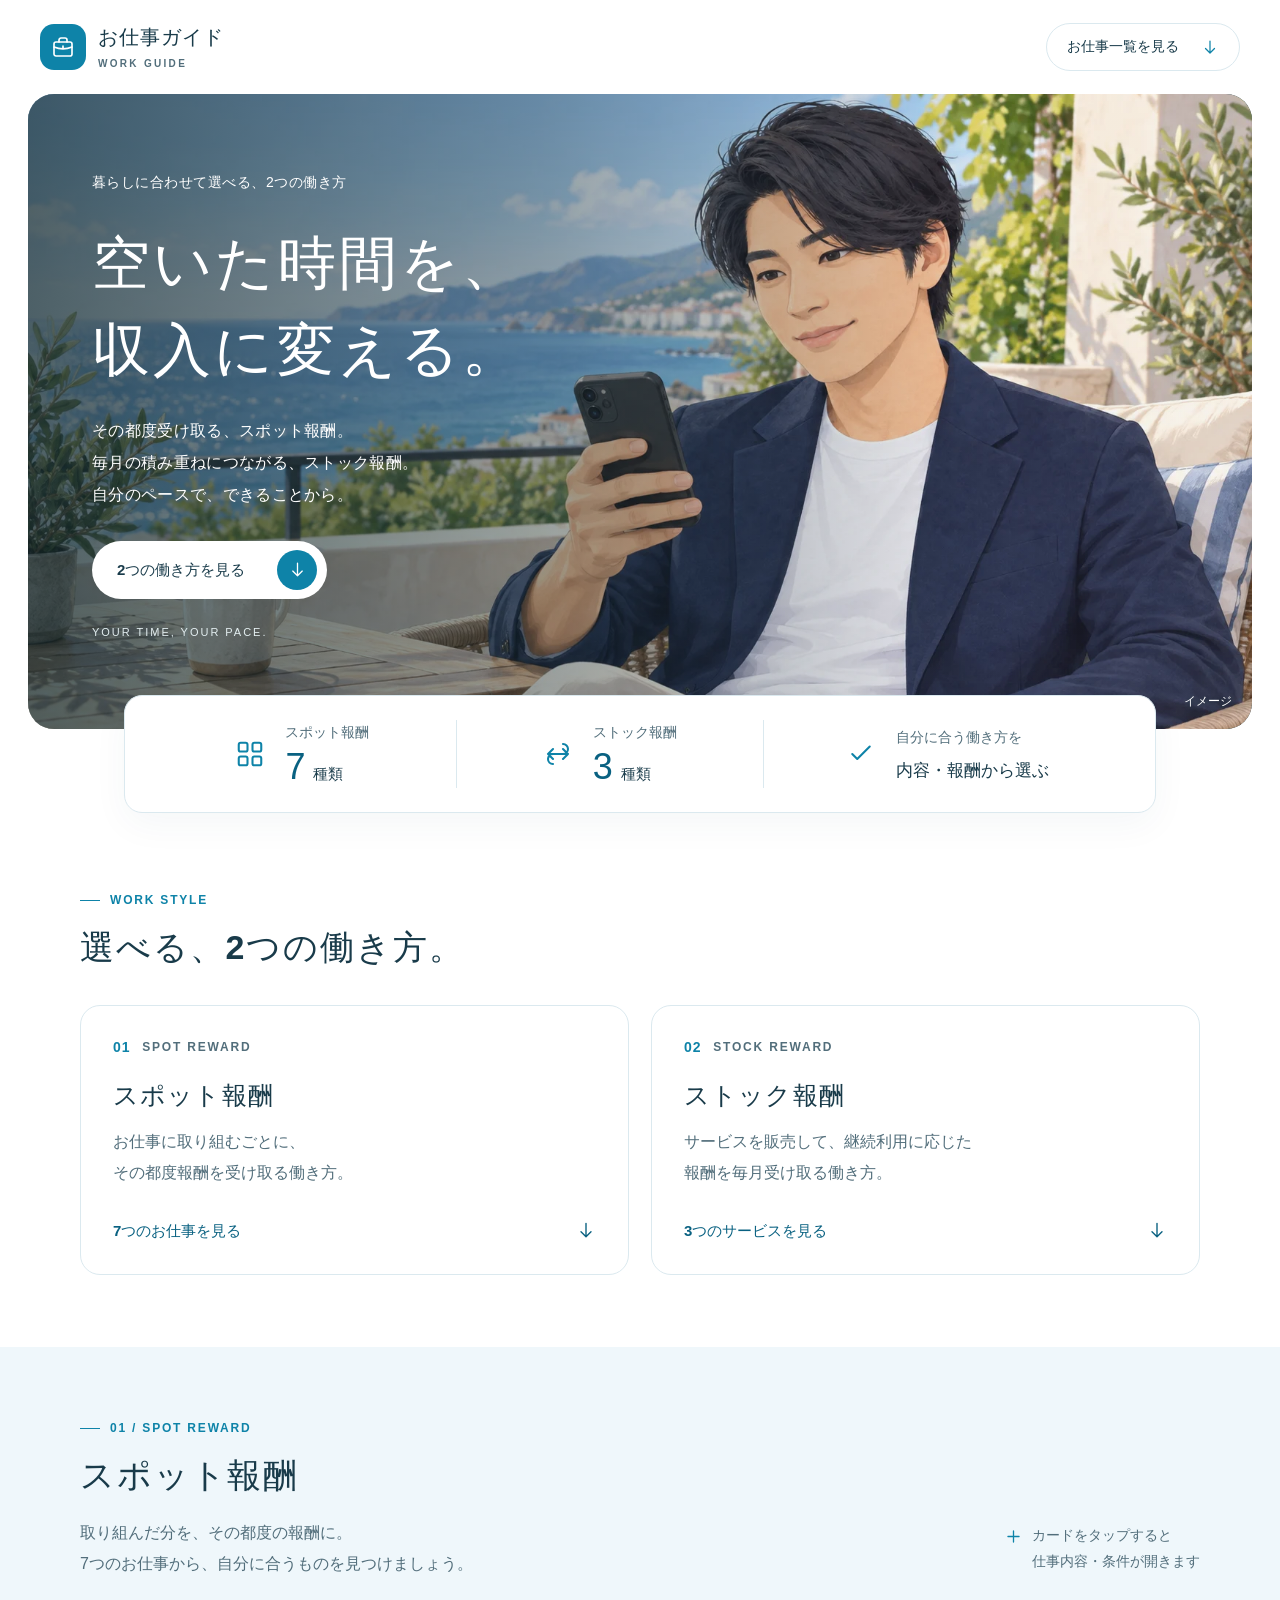
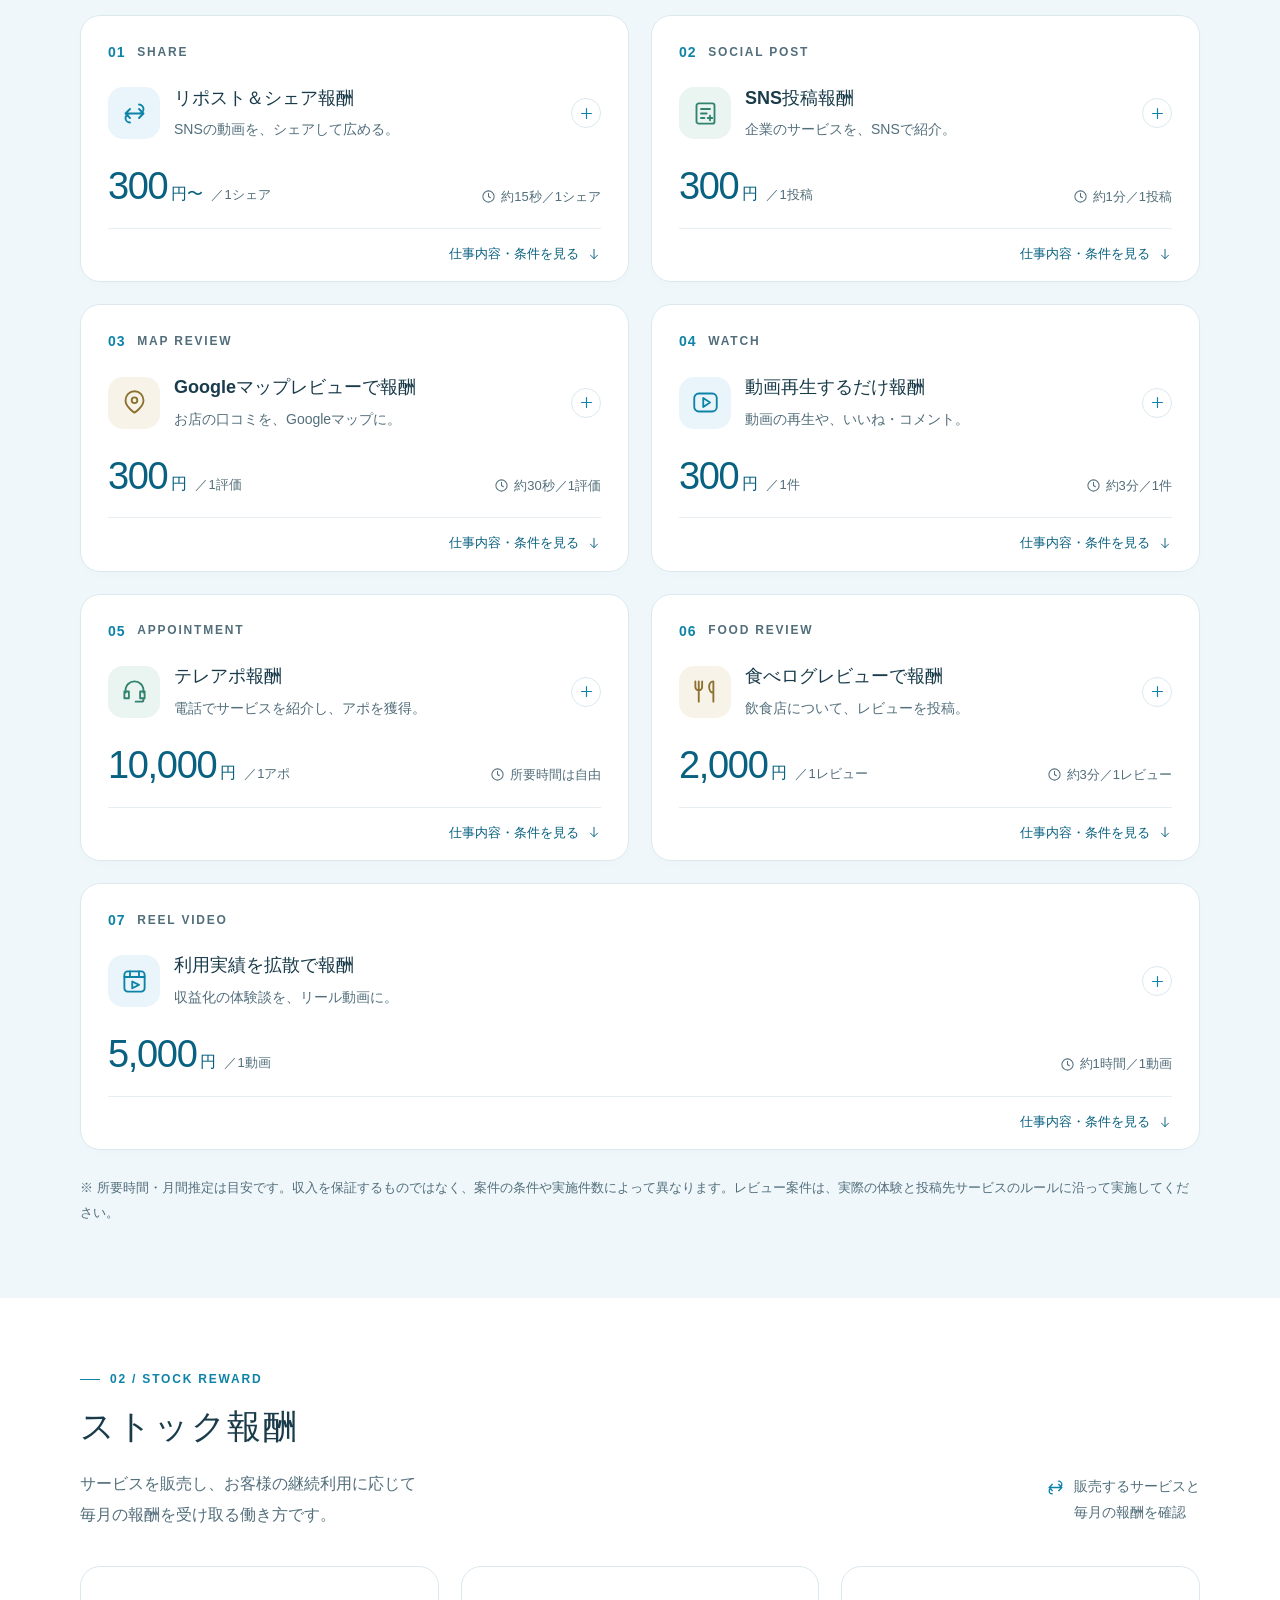
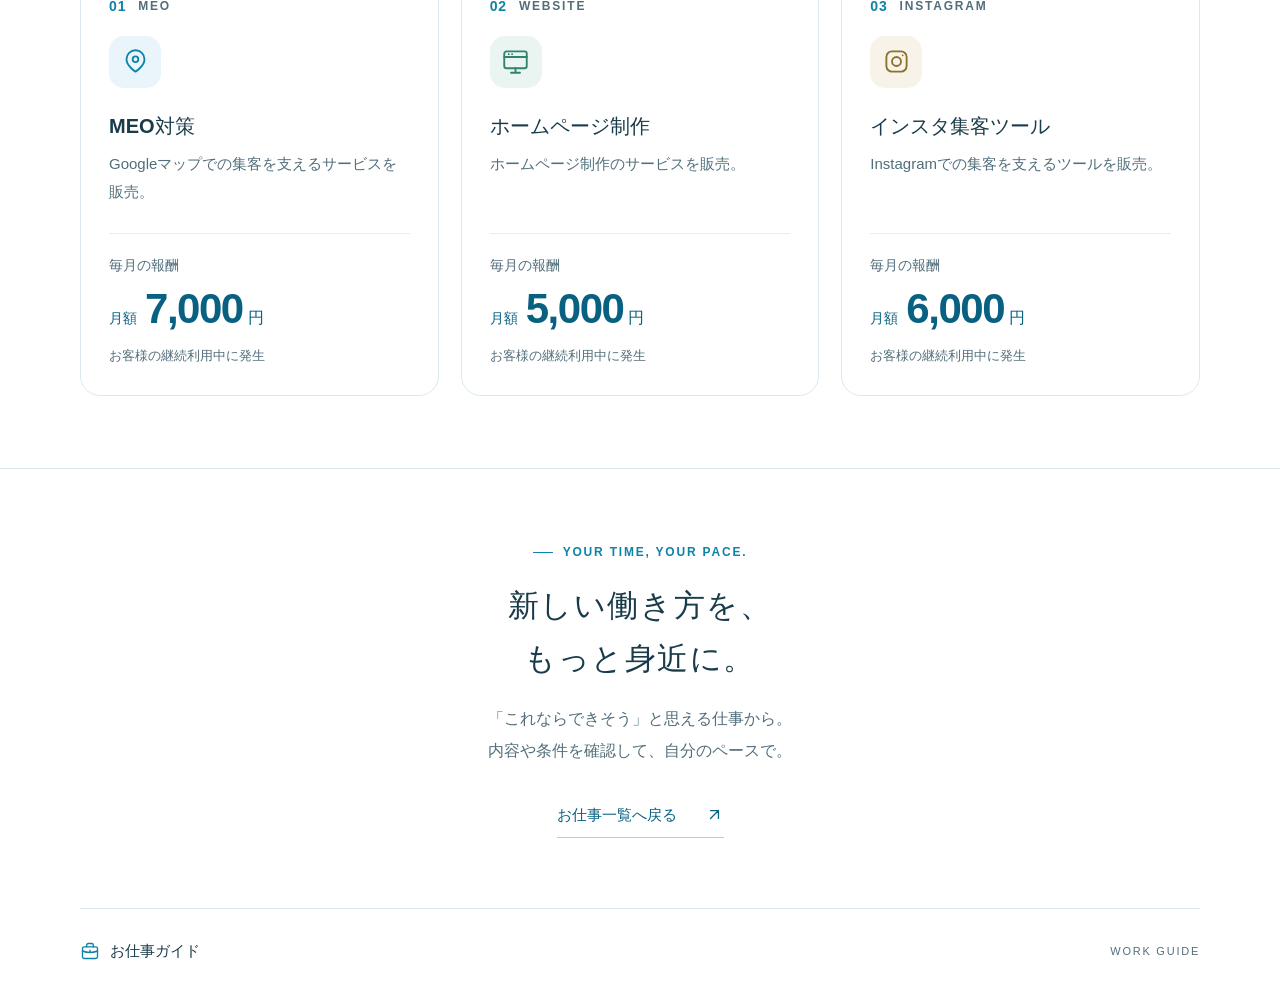
==== commit 4feb9005: "Add files via upload" ====
--- a/index.html
+++ b/index.html
@@ -17,7 +17,7 @@
   <header class="site-header"><div class="header-inner"><a class="brand" href="#top" aria-label="お仕事ガイド トップへ"><span class="brand-mark"><svg class="icon" aria-hidden="true"><use href="#i-briefcase"></use></svg></span><span>お仕事ガイド<small>WORK GUIDE</small></span></a><a class="header-link" href="#works">お仕事一覧<span class="desktop-label">を見る</span><svg class="icon" aria-hidden="true"><use href="#i-arrow"></use></svg></a></div></header>
   <main>
     <section class="hero" aria-labelledby="page-title">
-      <img class="hero-photo" src="assets/hero-lifestyle.webp" width="1672" height="941" fetchpriority="high" alt="明るいオフィスで、こちらに微笑みかける男性のイメージ">
+      <img class="hero-photo" src="assets/hero-lifestyle.webp" width="1672" height="941" fetchpriority="high" alt="海辺のテラスで、スマートフォンを手に自分の時間を過ごす男性のイメージ">
       <div class="hero-content"><p class="hero-kicker">暮らしに合わせて選べる、2つの働き方</p><h1 id="page-title">空いた時間を、<br>収入に変える。</h1><p class="hero-description">その都度受け取る、スポット報酬。<br>毎月の積み重ねにつながる、ストック報酬。<br>自分のペースで、できることから。</p><a class="primary-link" href="#works">2つの働き方を見る<span><svg class="icon" aria-hidden="true"><use href="#i-arrow"></use></svg></span></a><p class="hero-caption">YOUR TIME, YOUR PACE.</p></div><span class="photo-note">イメージ</span>
     </section>
     <div class="facts" aria-label="選べるお仕事の種類"><div class="fact"><svg class="icon" aria-hidden="true"><use href="#i-grid"></use></svg><div><span>スポット報酬</span><p><strong>7</strong>種類</p></div></div><div class="fact"><svg class="icon" aria-hidden="true"><use href="#i-share"></use></svg><div><span>ストック報酬</span><p><strong>3</strong>種類</p></div></div><div class="fact fact-guide"><svg class="icon" aria-hidden="true"><use href="#i-check"></use></svg><div><span>自分に合う働き方を</span><p>内容・報酬から選ぶ</p></div></div></div>
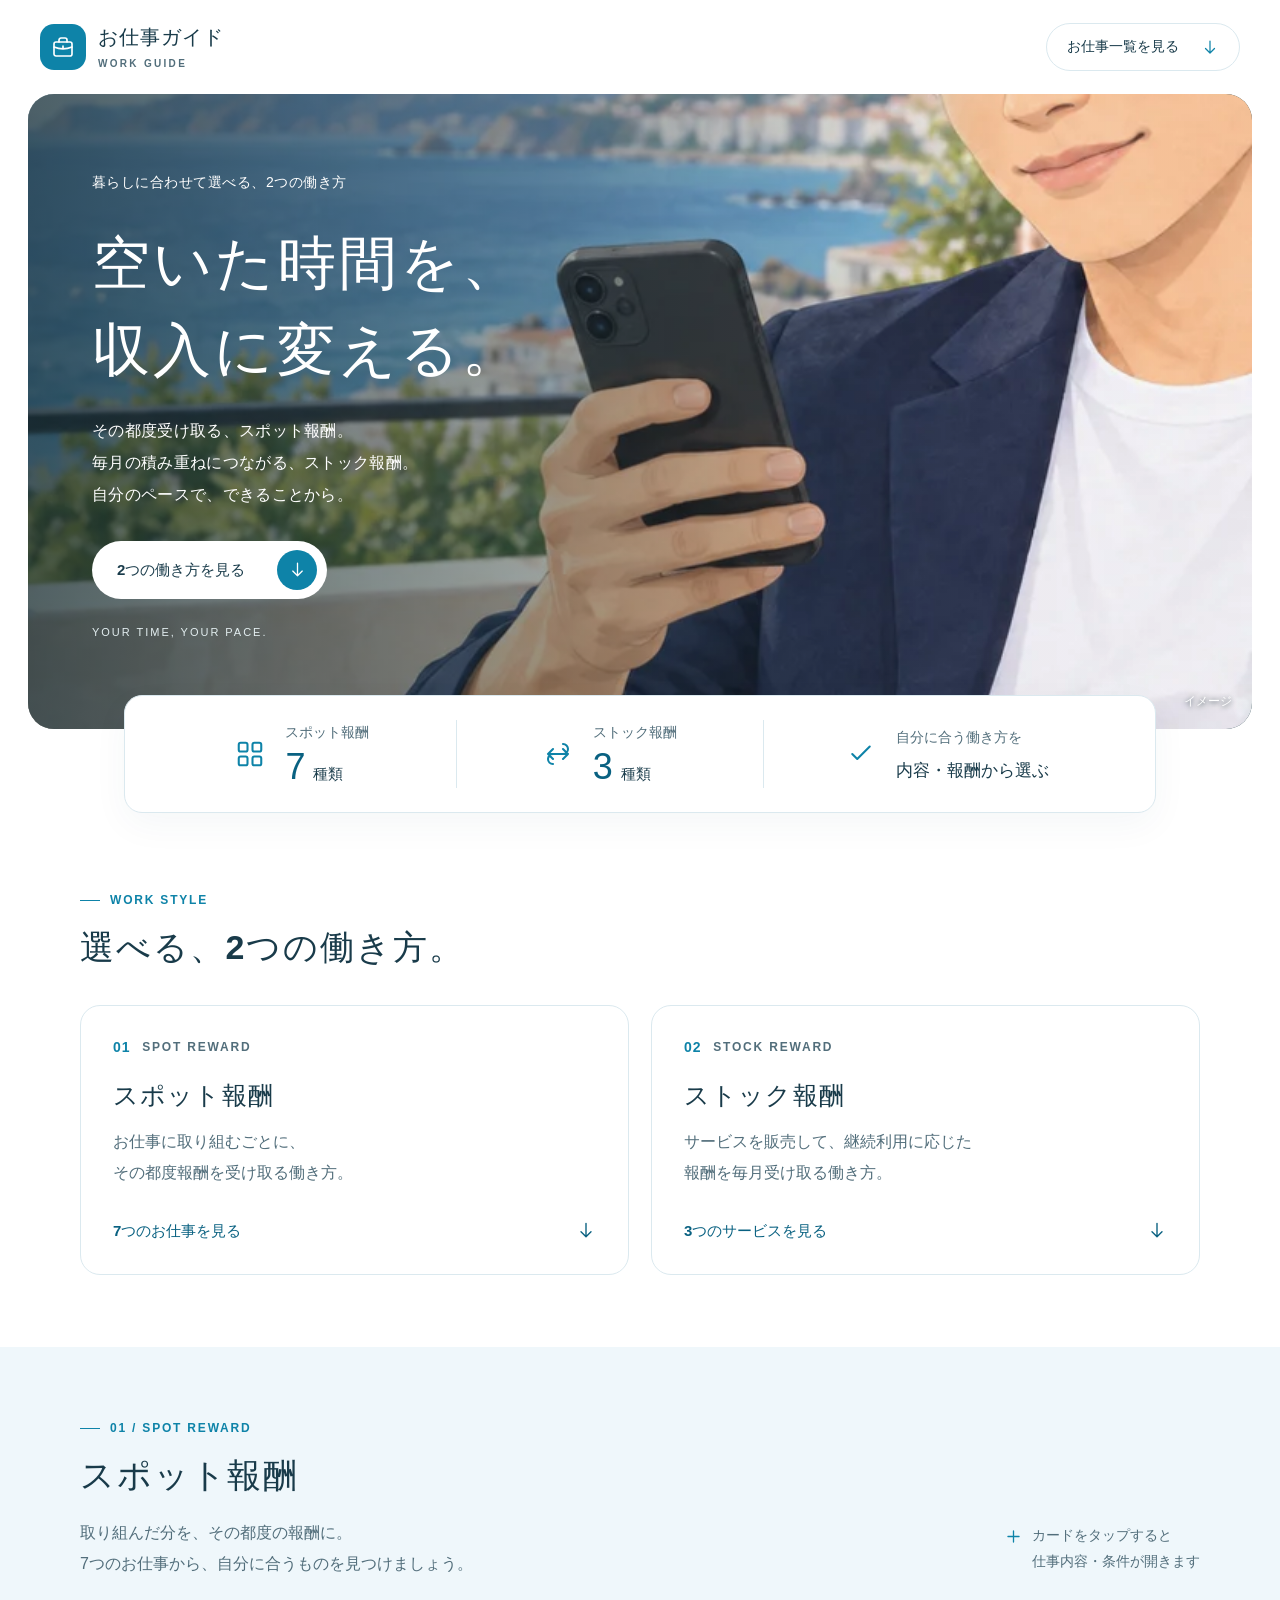
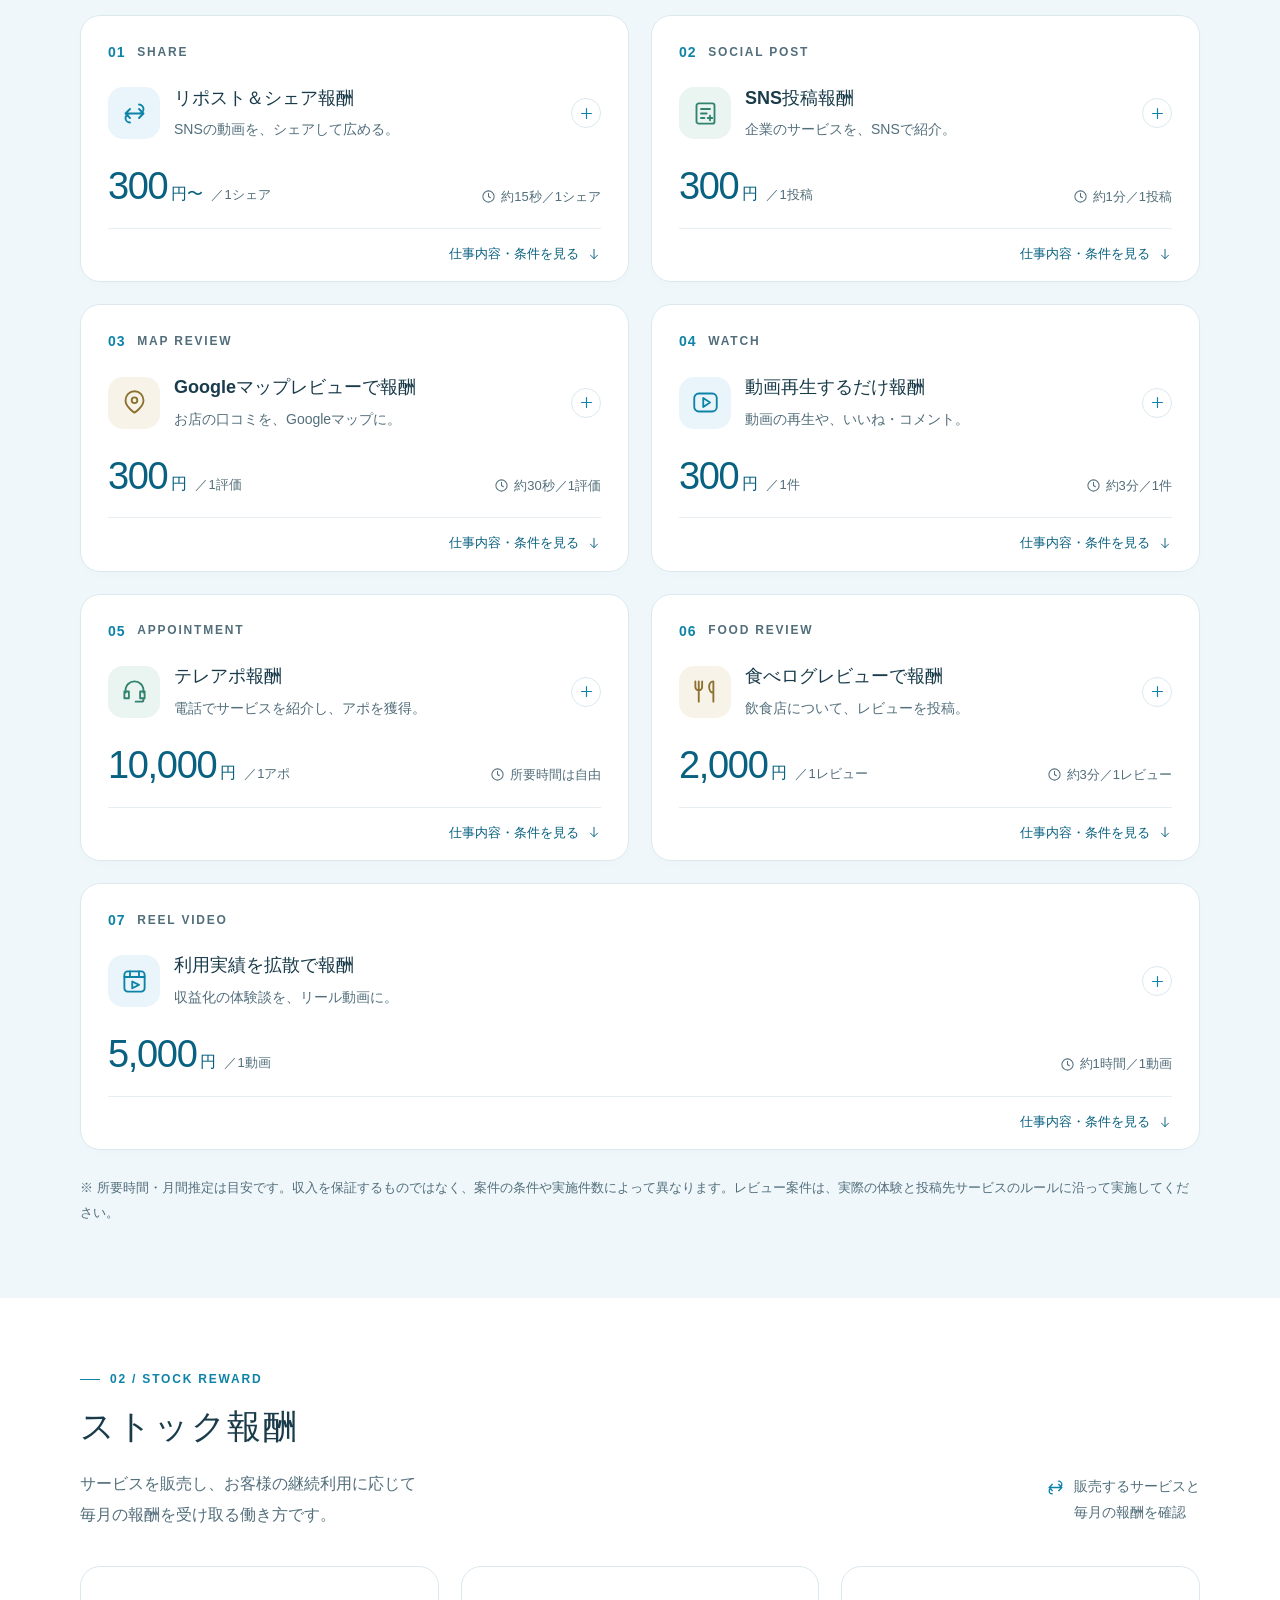
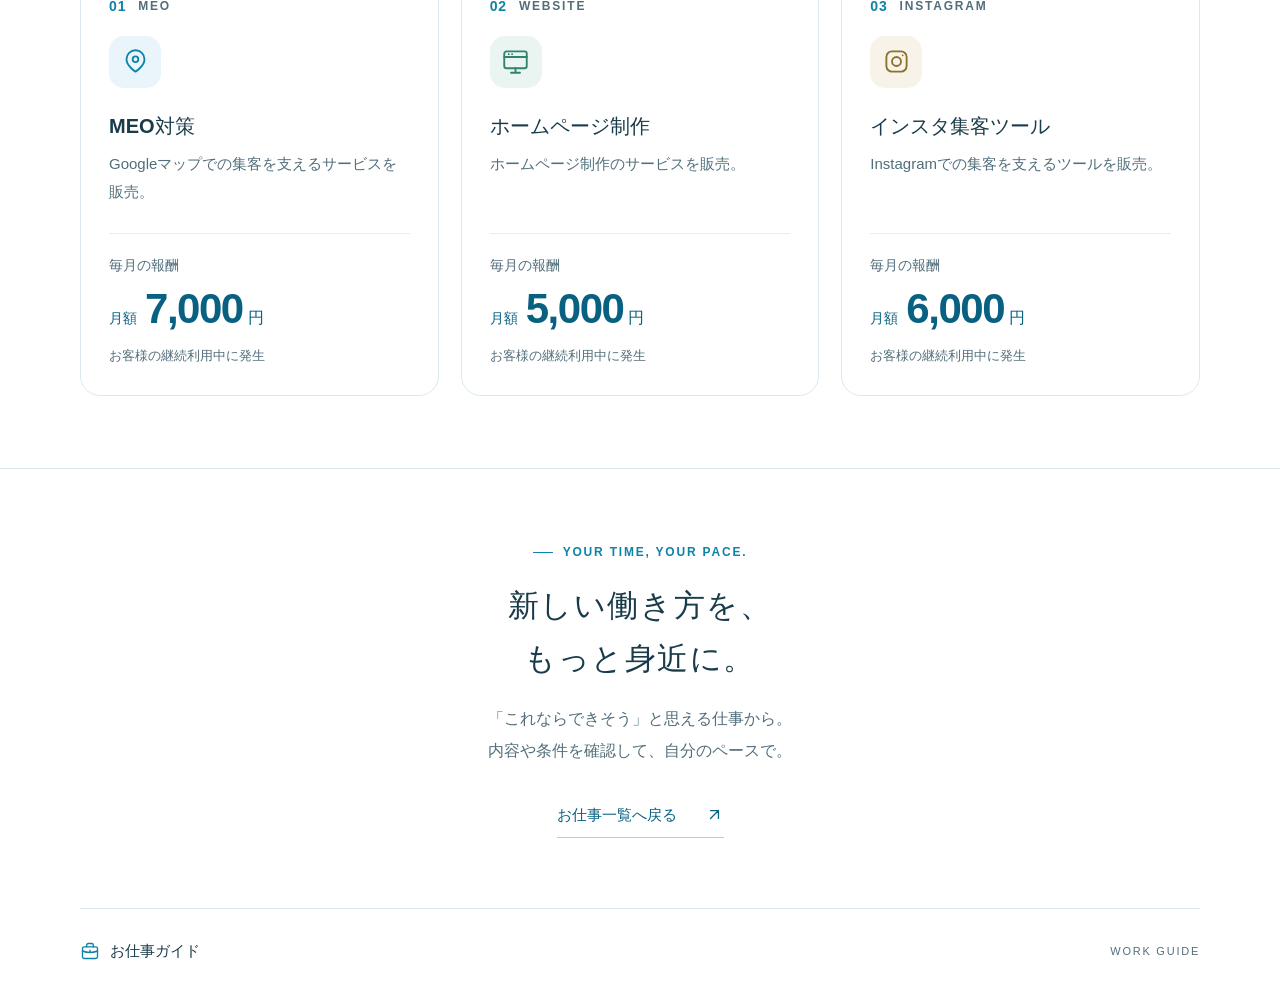
==== commit 0ec480fd: "Smooth job card transitions and preserve scroll position" ====
--- a/index.html
+++ b/index.html
@@ -7,9 +7,9 @@
   <meta name="description" content="スポット報酬7種類とストック報酬3種類。仕事内容・報酬・所要時間を確認して、自分のペースに合う働き方を見つけるお仕事ガイドです。">
   <title>お仕事ガイド｜スポット報酬とストック報酬</title>
   <link rel="icon" href="assets/favicon.svg" type="image/svg+xml">
-  <link rel="preload" href="assets/hero-lifestyle.webp" as="image">
-  <link rel="stylesheet" href="style.css?v=20260920">
-  <script src="script.js?v=20260920" defer></script>
+  <link rel="preload" href="assets/hero-lifestyle.webp?v=20260920b" as="image" media="(min-width:761px)">
+  <link rel="stylesheet" href="style.css?v=20260921-motion-1">
+  <script src="script.js?v=20260921-motion-1" defer></script>
 </head>
 <body id="top">
   <a class="skip-link" href="#works">お仕事一覧へ移動</a>
@@ -17,7 +17,7 @@
   <header class="site-header"><div class="header-inner"><a class="brand" href="#top" aria-label="お仕事ガイド トップへ"><span class="brand-mark"><svg class="icon" aria-hidden="true"><use href="#i-briefcase"></use></svg></span><span>お仕事ガイド<small>WORK GUIDE</small></span></a><a class="header-link" href="#works">お仕事一覧<span class="desktop-label">を見る</span><svg class="icon" aria-hidden="true"><use href="#i-arrow"></use></svg></a></div></header>
   <main>
     <section class="hero" aria-labelledby="page-title">
-      <img class="hero-photo" src="assets/hero-lifestyle.webp" width="1672" height="941" fetchpriority="high" alt="海辺のテラスで、スマートフォンを手に自分の時間を過ごす男性のイメージ">
+      <picture><source media="(max-width:760px)" srcset="assets/hero-lifestyle-sp.webp?v=20260920e" width="800" height="1150"><img class="hero-photo" src="assets/hero-lifestyle.webp?v=20260920b" width="1672" height="941" fetchpriority="high" alt="海辺のテラスで、スマートフォンを手に自分の時間を過ごす男性のイメージ"></picture>
       <div class="hero-content"><p class="hero-kicker">暮らしに合わせて選べる、2つの働き方</p><h1 id="page-title">空いた時間を、<br>収入に変える。</h1><p class="hero-description">その都度受け取る、スポット報酬。<br>毎月の積み重ねにつながる、ストック報酬。<br>自分のペースで、できることから。</p><a class="primary-link" href="#works">2つの働き方を見る<span><svg class="icon" aria-hidden="true"><use href="#i-arrow"></use></svg></span></a><p class="hero-caption">YOUR TIME, YOUR PACE.</p></div><span class="photo-note">イメージ</span>
     </section>
     <div class="facts" aria-label="選べるお仕事の種類"><div class="fact"><svg class="icon" aria-hidden="true"><use href="#i-grid"></use></svg><div><span>スポット報酬</span><p><strong>7</strong>種類</p></div></div><div class="fact"><svg class="icon" aria-hidden="true"><use href="#i-share"></use></svg><div><span>ストック報酬</span><p><strong>3</strong>種類</p></div></div><div class="fact fact-guide"><svg class="icon" aria-hidden="true"><use href="#i-check"></use></svg><div><span>自分に合う働き方を</span><p>内容・報酬から選ぶ</p></div></div></div>
--- a/style.css
+++ b/style.css
@@ -1,10 +1,10 @@
 :root{--blue:#0e83a8;--deep-blue:#096181;--ink:#193b4a;--muted:#526e7b;--line:#dbe9ef;--tint:#eff7fb;--radius:20px;font-family:-apple-system,BlinkMacSystemFont,"Hiragino Kaku Gothic ProN","Yu Gothic",Meiryo,sans-serif;color:var(--ink);background:#fff;font-synthesis:none}
 *{box-sizing:border-box}html{scroll-behavior:smooth;scroll-padding-top:24px;-webkit-text-size-adjust:100%;text-size-adjust:100%}body{margin:0;line-height:1.8;font-size:16px;-webkit-font-smoothing:antialiased}h1,h2,h3,p,dl,dd{margin:0}a{color:inherit;text-decoration:none}button,summary,a{-webkit-tap-highlight-color:transparent}a:focus-visible,summary:focus-visible{outline:3px solid var(--blue);outline-offset:5px}svg{display:block}.icon{width:24px;height:24px;flex-shrink:0;fill:none;stroke:currentColor;stroke-width:1.65;stroke-linecap:round;stroke-linejoin:round}.icon-definitions{position:absolute;width:0;height:0;overflow:hidden}.skip-link{position:absolute;left:20px;top:-200px;z-index:100;padding:12px 20px;background:white;border:2px solid var(--blue)}.skip-link:focus{top:10px}
 .header-inner{max-width:1256px;margin:auto;min-height:94px;padding:18px 28px;display:flex;justify-content:space-between;align-items:center;gap:20px}.brand{display:flex;align-items:center;gap:12px;font-size:20px;font-weight:700;letter-spacing:.045em;line-height:1.35}.brand-mark{display:grid;place-items:center;flex-shrink:0;width:46px;height:46px;border-radius:14px;background:var(--blue);color:#fff}.brand small{display:block;color:var(--muted);font:700 10px/1.5 Arial,sans-serif;letter-spacing:.23em;margin-top:5px}.header-link{display:flex;align-items:center;gap:0;min-height:46px;padding:10px 20px;border:1px solid var(--line);border-radius:99px;font-size:14px;font-weight:600}.header-link .icon{width:18px;height:18px;color:var(--blue);margin-left:22px}
-.hero{position:relative;isolation:isolate;max-width:1256px;min-height:610px;margin:0 auto;background:#16383e;color:#fff;border-radius:26px;overflow:hidden}.hero-photo{position:absolute;inset:0;z-index:-2;width:100%;height:100%;object-fit:cover;object-position:center 52%}.hero::after{content:"";position:absolute;inset:0;z-index:-1;background:linear-gradient(90deg,rgba(7,32,39,.7),rgba(7,32,39,.40) 43%,rgba(7,32,39,.03) 80%)}.hero-content{padding:76px 64px 86px;max-width:750px}.hero-kicker{font-size:14px;font-weight:500;letter-spacing:.035em;margin-bottom:25px}.hero h1{font-size:clamp(38px,4.5vw,60px);line-height:1.5;letter-spacing:.055em;font-weight:700}.hero-description{font-size:16px;line-height:2;letter-spacing:.02em;margin-top:22px}.primary-link{display:inline-flex;align-items:center;justify-content:space-between;gap:32px;margin-top:30px;padding:9px 10px 9px 25px;border-radius:99px;background:#fff;color:var(--ink);font-size:15px;font-weight:700;min-height:58px;transition:transform .18s,box-shadow .18s}.primary-link>span{display:grid;place-items:center;width:40px;height:40px;border-radius:50%;background:var(--blue);color:#fff}.primary-link .icon{width:19px;height:19px}.hero-caption{font:500 11px/1.8 Arial,sans-serif;letter-spacing:.18em;color:#e3eef0;margin-top:24px}.photo-note{position:absolute;right:20px;bottom:16px;font-size:12px;text-shadow:0 1px 5px #172f35}
+.hero{position:relative;isolation:isolate;max-width:1256px;min-height:610px;margin:0 auto;background:#16383e;color:#fff;border-radius:26px;overflow:hidden}.hero>picture{position:absolute;inset:0;z-index:-2;display:block}.hero-photo{position:absolute;inset:0;z-index:0;width:100%;height:100%;object-fit:cover;object-position:center 52%}.hero::after{content:"";position:absolute;inset:0;z-index:-1;background:linear-gradient(90deg,rgba(7,32,39,.7),rgba(7,32,39,.40) 43%,rgba(7,32,39,.03) 80%)}.hero-content{padding:76px 64px 86px;max-width:750px}.hero-kicker{font-size:14px;font-weight:500;letter-spacing:.035em;margin-bottom:25px}.hero h1{font-size:clamp(38px,4.5vw,60px);line-height:1.5;letter-spacing:.055em;font-weight:700}.hero-description{font-size:16px;line-height:2;letter-spacing:.02em;margin-top:22px}.primary-link{display:inline-flex;align-items:center;justify-content:space-between;gap:32px;margin-top:30px;padding:9px 10px 9px 25px;border-radius:99px;background:#fff;color:var(--ink);font-size:15px;font-weight:700;min-height:58px;transition:transform .18s,box-shadow .18s}.primary-link>span{display:grid;place-items:center;width:40px;height:40px;border-radius:50%;background:var(--blue);color:#fff}.primary-link .icon{width:19px;height:19px}.hero-caption{font:500 11px/1.8 Arial,sans-serif;letter-spacing:.18em;color:#e3eef0;margin-top:24px}.photo-note{position:absolute;right:20px;bottom:16px;font-size:12px;text-shadow:0 1px 5px #172f35}
 .facts{position:relative;display:grid;grid-template-columns:1fr 1fr 1.2fr;max-width:1032px;margin:-34px auto 0;padding:24px;background:#fff;border:1px solid var(--line);border-radius:18px;box-shadow:0 12px 36px #1941550b}.fact{display:flex;justify-content:center;align-items:center;gap:20px;padding:0 18px}.fact+.fact{border-left:1px solid var(--line)}.fact>.icon{width:30px;height:30px;color:var(--blue)}.fact span{display:block;font-size:14px;color:var(--muted)}.fact p{font-size:15px;font-weight:600;line-height:1.45}.fact strong{font:500 36px/1.2 Arial,sans-serif;color:var(--deep-blue);margin-right:8px}.fact-guide p{margin-top:9px;font-size:17px}
 .section-inner{max-width:1120px;margin-left:auto;margin-right:auto}.work-styles{padding-top:78px;padding-bottom:72px;scroll-margin-top:20px}.eyebrow{font:600 12px/1.6 Arial,sans-serif;letter-spacing:.15em}.section-label{display:flex;align-items:center;gap:10px;color:var(--blue);margin-bottom:12px}.section-label::before{content:"";width:20px;height:1px;background:currentColor}.work-styles h2,.catalog h2{font-size:34px;line-height:1.5;letter-spacing:.055em;font-weight:700}.style-grid{display:grid;grid-template-columns:1fr 1fr;gap:22px;margin-top:32px}.style-card{display:flex;flex-direction:column;padding:30px 32px;border:1px solid var(--line);border-radius:var(--radius);background:#fff;transition:box-shadow .18s,border-color .18s,transform .18s}.card-label{display:flex;align-items:center;gap:12px;color:var(--muted);margin-bottom:18px}.card-label b{color:var(--blue);font-size:14px;letter-spacing:.06em}.style-card h3{font-size:25px;line-height:1.5;letter-spacing:.045em}.style-description{margin-top:12px;margin-bottom:28px;color:var(--muted);font-size:16px;line-height:1.95}.style-link{display:flex;align-items:center;justify-content:space-between;margin-top:auto;font-size:15px;font-weight:600;color:var(--deep-blue)}.style-link .icon{width:20px;height:20px}
-.catalog{padding:72px 28px;scroll-margin-top:0}.spot-catalog{background:var(--tint)}.catalog-heading{display:flex;align-items:flex-end;justify-content:space-between;gap:32px;margin-bottom:36px}.section-description{font-size:16px;color:var(--muted);margin-top:16px;line-height:1.95}.catalog-note{position:relative;flex-shrink:0;padding-left:28px;font-size:14px;line-height:1.85;color:var(--muted);margin-bottom:4px}.catalog-note .icon{position:absolute;left:0;top:4px;width:19px;height:19px;color:var(--blue)}.job-grid{display:grid;grid-template-columns:repeat(2,minmax(0,1fr));align-items:start;gap:22px}.job{min-width:0;margin:0;border:1px solid var(--line);border-radius:var(--radius);background:white;box-shadow:0 4px 12px #19415503;transition:border-color .18s,box-shadow .18s}.job:last-child{grid-column:1/-1}.job[open]{border-color:#70b5cd;box-shadow:0 8px 24px #1941550a}.job summary{display:grid;grid-template-columns:52px minmax(0,1fr) 30px;gap:0 14px;list-style:none;cursor:pointer;padding:25px 27px 16px;border-radius:var(--radius)}.job summary::-webkit-details-marker{display:none}.job summary::marker{content:""}.job .card-label{grid-column:1/-1;margin-bottom:20px}.work-icon{display:grid;place-items:center;flex-shrink:0;width:52px;height:52px;border-radius:15px;color:var(--blue);background:#e9f5fb;align-self:center}.work-icon>.icon{width:27px;height:27px}.job:nth-child(3n+2) .work-icon{background:#eaf4f1;color:#318370}.job:nth-child(3n) .work-icon{background:#f8f3e8;color:#8c702e}.job-heading{display:block;min-width:0;align-self:center}.job-title{display:block;font-size:18px;font-weight:700;line-height:1.6;overflow-wrap:anywhere}.job-lead{display:block;margin-top:5px;color:var(--muted);font-size:14px;line-height:1.85}.expand{display:grid;place-items:center;align-self:center;width:30px;height:30px;border:1px solid var(--line);border-radius:50%;color:var(--blue);transition:transform .2s,background .2s}.expand>.icon{width:17px;height:17px}.job[open] .expand{transform:rotate(45deg);background:var(--blue);border-color:var(--blue);color:#fff}.card-payment{grid-column:1/-1;display:flex;flex-wrap:wrap;align-items:flex-end;justify-content:space-between;gap:12px;margin-top:23px;padding-bottom:20px;border-bottom:1px solid #e6eef2}.pay{display:flex;align-items:baseline;flex-wrap:wrap;gap:4px;line-height:1.25;color:var(--deep-blue)}.pay strong{font:500 38px/1.1 Arial,sans-serif;letter-spacing:-.035em;white-space:nowrap;font-variant-numeric:tabular-nums}.pay>span{font-size:16px;font-weight:600}.pay>small{font-size:13px;color:var(--muted);margin-left:4px}.time{display:flex;align-items:center;gap:5px;font-size:13px;color:var(--muted);padding-bottom:2px;line-height:1.5}.time .icon{width:15px;height:15px}.detail-hint{grid-column:1/-1;display:flex;justify-content:flex-end;align-items:center;gap:8px;padding-top:13px;font-size:13px;color:var(--deep-blue);font-weight:500}.detail-hint .icon{width:14px;height:14px}.open-label{display:none}.job[open] .closed-label{display:none}.job[open] .open-label{display:inline}.job[open] .detail-hint .icon{transform:rotate(180deg)}.job-detail{padding:9px 27px 27px;color:var(--muted)}.job-detail>p{font-size:16px;line-height:1.95}.metrics{display:grid;grid-template-columns:1fr 1fr;gap:10px;margin-top:20px}.metrics>div{min-width:0;background:#f5f8f9;border-radius:11px;padding:14px 16px}.metrics dt{font-size:13px;line-height:1.65;color:var(--muted);margin-bottom:5px}.metrics dd{font-size:21px;font-weight:600;line-height:1.5;color:var(--ink);overflow-wrap:anywhere}.metrics dd>span{font-size:14px;margin-left:3px}.metrics .monthly{grid-column:1/-1;display:flex;align-items:center;justify-content:space-between;gap:12px;background:#eaf6fb}.monthly dt{margin:0}.monthly dt small{display:block;font-size:12px}.monthly dd{color:var(--deep-blue);font:600 27px/1.5 Arial,sans-serif;white-space:nowrap}.earnings-note{font-size:13px;line-height:1.9;color:var(--muted);margin-top:26px}
+.catalog{padding:72px 28px;scroll-margin-top:0}.spot-catalog{background:var(--tint)}.catalog-heading{display:flex;align-items:flex-end;justify-content:space-between;gap:32px;margin-bottom:36px}.section-description{font-size:16px;color:var(--muted);margin-top:16px;line-height:1.95}.catalog-note{position:relative;flex-shrink:0;padding-left:28px;font-size:14px;line-height:1.85;color:var(--muted);margin-bottom:4px}.catalog-note .icon{position:absolute;left:0;top:4px;width:19px;height:19px;color:var(--blue)}.job-grid{display:grid;grid-template-columns:repeat(2,minmax(0,1fr));align-items:start;gap:22px}.job{min-width:0;margin:0;border:1px solid var(--line);border-radius:var(--radius);background:white;box-shadow:0 4px 12px #19415503;transition:border-color .18s,box-shadow .18s}.job:last-child{grid-column:1/-1}.job:is([data-expanded="true"],[open]:not([data-expanded])){border-color:#70b5cd;box-shadow:0 8px 24px #1941550a}.job summary{display:grid;grid-template-columns:52px minmax(0,1fr) 30px;gap:0 14px;list-style:none;cursor:pointer;padding:25px 27px 16px;border-radius:var(--radius)}.job summary::-webkit-details-marker{display:none}.job summary::marker{content:""}.job .card-label{grid-column:1/-1;margin-bottom:20px}.work-icon{display:grid;place-items:center;flex-shrink:0;width:52px;height:52px;border-radius:15px;color:var(--blue);background:#e9f5fb;align-self:center}.work-icon>.icon{width:27px;height:27px}.job:nth-child(3n+2) .work-icon{background:#eaf4f1;color:#318370}.job:nth-child(3n) .work-icon{background:#f8f3e8;color:#8c702e}.job-heading{display:block;min-width:0;align-self:center}.job-title{display:block;font-size:18px;font-weight:700;line-height:1.6;overflow-wrap:anywhere}.job-lead{display:block;margin-top:5px;color:var(--muted);font-size:14px;line-height:1.85}.expand{display:grid;place-items:center;align-self:center;width:30px;height:30px;border:1px solid var(--line);border-radius:50%;color:var(--blue);transition:transform .2s,background .2s}.expand>.icon{width:17px;height:17px}.job:is([data-expanded="true"],[open]:not([data-expanded])) .expand{transform:rotate(45deg);background:var(--blue);border-color:var(--blue);color:#fff}.card-payment{grid-column:1/-1;display:flex;flex-wrap:wrap;align-items:flex-end;justify-content:space-between;gap:12px;margin-top:23px;padding-bottom:20px;border-bottom:1px solid #e6eef2}.pay{display:flex;align-items:baseline;flex-wrap:wrap;gap:4px;line-height:1.25;color:var(--deep-blue)}.pay strong{font:500 38px/1.1 Arial,sans-serif;letter-spacing:-.035em;white-space:nowrap;font-variant-numeric:tabular-nums}.pay>span{font-size:16px;font-weight:600}.pay>small{font-size:13px;color:var(--muted);margin-left:4px}.time{display:flex;align-items:center;gap:5px;font-size:13px;color:var(--muted);padding-bottom:2px;line-height:1.5}.time .icon{width:15px;height:15px}.detail-hint{grid-column:1/-1;display:flex;justify-content:flex-end;align-items:center;gap:8px;padding-top:13px;font-size:13px;color:var(--deep-blue);font-weight:500}.detail-hint .icon{width:14px;height:14px}.open-label{display:none}.job:is([data-expanded="true"],[open]:not([data-expanded])) .closed-label{display:none}.job:is([data-expanded="true"],[open]:not([data-expanded])) .open-label{display:inline}.job:is([data-expanded="true"],[open]:not([data-expanded])) .detail-hint .icon{transform:rotate(180deg)}.job-detail{padding:9px 27px 27px;color:var(--muted)}.job-detail>p{font-size:16px;line-height:1.95}.metrics{display:grid;grid-template-columns:1fr 1fr;gap:10px;margin-top:20px}.metrics>div{min-width:0;background:#f5f8f9;border-radius:11px;padding:14px 16px}.metrics dt{font-size:13px;line-height:1.65;color:var(--muted);margin-bottom:5px}.metrics dd{font-size:21px;font-weight:600;line-height:1.5;color:var(--ink);overflow-wrap:anywhere}.metrics dd>span{font-size:14px;margin-left:3px}.metrics .monthly{grid-column:1/-1;display:flex;align-items:center;justify-content:space-between;gap:12px;background:#eaf6fb}.monthly dt{margin:0}.monthly dt small{display:block;font-size:12px}.monthly dd{color:var(--deep-blue);font:600 27px/1.5 Arial,sans-serif;white-space:nowrap}.earnings-note{font-size:13px;line-height:1.9;color:var(--muted);margin-top:26px}
 .stock-catalog{background:#fff;border-bottom:1px solid var(--line)}.stock-grid{display:grid;grid-template-columns:repeat(3,minmax(0,1fr));gap:22px}.stock-card{display:flex;flex-direction:column;padding:28px;border:1px solid var(--line);border-radius:var(--radius)}.stock-heading .work-icon{margin-bottom:22px}.stock-card:nth-child(2) .work-icon{color:#318370;background:#eaf4f1}.stock-card:nth-child(3) .work-icon{color:#8c702e;background:#f8f3e8}.stock-heading h3{font-size:20px;line-height:1.6;font-weight:700}.stock-heading p{font-size:15px;line-height:1.9;color:var(--muted);margin-top:8px;margin-bottom:26px}.stock-payment{margin-top:auto;padding-top:20px;border-top:1px solid #e6eef2}.stock-payment>p{font-size:14px;color:var(--muted);line-height:1.7}.stock-payment .pay{margin-top:9px;gap:5px}.stock-payment .pay strong{font-size:42px;font-weight:600}.stock-payment .pay small{font-size:14px;color:var(--deep-blue);margin:0 3px 0 0}.stock-payment .stock-condition{font-size:13px;margin-top:12px}
 .outro{text-align:center;padding:74px 24px 70px}.outro .section-label{justify-content:center}.outro h2{font-size:31px;line-height:1.7;letter-spacing:.05em;margin-top:18px}.outro>p:not(.eyebrow){font-size:16px;line-height:2;color:var(--muted);margin-top:18px}.outro-link{display:inline-flex;align-items:center;gap:28px;font-size:15px;font-weight:600;color:var(--deep-blue);min-height:46px;margin-top:25px;border-bottom:1px solid #afcedb}.outro-link .icon{width:19px;height:19px}.site-footer{max-width:1120px;margin:auto;padding:28px 0;display:flex;align-items:center;justify-content:space-between;gap:20px;border-top:1px solid var(--line)}.footer-brand{display:flex;align-items:center;gap:10px;font-size:15px;font-weight:600}.footer-brand .icon{width:20px;height:20px;color:var(--blue)}.site-footer>span{font:500 11px Arial,sans-serif;letter-spacing:.16em;color:var(--muted)}
 @media(hover:hover){.header-link:hover{background:var(--tint);border-color:#9ecad9}.primary-link:hover{transform:translateY(-2px);box-shadow:0 8px 24px #08273126}.style-card:hover{transform:translateY(-3px);border-color:#87c2d6;box-shadow:0 8px 24px #1941550a}.job:hover{border-color:#87c2d6}.outro-link:hover{color:var(--blue)}}
@@ -22,3 +22,13 @@
 @media(max-width:359px){.header-inner{padding-left:14px;padding-right:14px;gap:8px}.brand{font-size:15px;gap:7px}.brand-mark{width:35px;height:35px}.header-link{font-size:12px;padding:9px 11px}.hero-content{padding-left:21px;padding-right:21px}.hero-kicker{font-size:11px}.hero-description{font-size:13px}.hero h1{font-size:29px;letter-spacing:0}.facts{margin-left:23px;margin-right:23px}.fact{gap:7px}.fact>.icon{width:21px;height:21px}.fact-guide>div{gap:2px 6px}.fact-guide span,.fact-guide p{font-size:11px}.work-styles,.site-footer{margin-left:16px;margin-right:16px}.catalog{padding-left:16px;padding-right:16px}.work-styles h2{font-size:24px}.style-card{padding:21px}.job summary{padding-left:17px;padding-right:17px;grid-template-columns:40px minmax(0,1fr) 25px;gap:0 9px}.work-icon{width:40px;height:44px}.job-title{font-size:15px}.expand{width:25px;height:25px}.job-detail{padding-left:17px;padding-right:17px}.pay strong{font-size:33px}.metrics>div{padding-left:11px;padding-right:11px}.metrics dt{font-size:12px}.monthly dd{font-size:24px}}
 @media(prefers-reduced-motion:reduce){html{scroll-behavior:auto}*,*::before,*::after{animation:none!important;transition:none!important}}
 @media print{.hero{min-height:300px;background:#193b4a!important;color:white!important;print-color-adjust:exact}.hero-content{padding:35px}.hero h1{font-size:36px}.hero-photo{display:none}.hero::after{display:none}.facts{margin:20px auto}.header-link,.primary-link,.detail-hint,.outro-link{display:none}.work-styles,.catalog,.outro{padding-top:30px;padding-bottom:30px}.job-grid,.stock-grid{display:block}.job,.stock-card{margin-bottom:16px;break-inside:avoid}.job-detail{display:block}.job::details-content{content-visibility:visible;height:auto}.site-footer{margin-top:20px}}
+
+@media(max-width:760px){.hero{min-height:520px}.hero-photo{object-position:center top}.hero::after{background:linear-gradient(90deg,rgba(6,30,37,.72),rgba(6,30,37,.45) 55%,rgba(6,30,37,.05) 90%)}}
+
+/* Short, interruptible transitions without clipping the settled card. */
+.job.is-animating{overflow:hidden;will-change:height}
+.expand,.detail-hint .icon{transition:transform .3s cubic-bezier(.22,1,.36,1),background-color .2s,color .2s}
+.header-link,.outro-link{transition:background-color .2s,border-color .2s,color .2s,transform .16s}
+.primary-link:active,.header-link:active{transform:translateY(1px)}
+.style-card:active{transform:translateY(1px)}
+@media(prefers-reduced-motion:reduce){.job.is-animating{will-change:auto}}
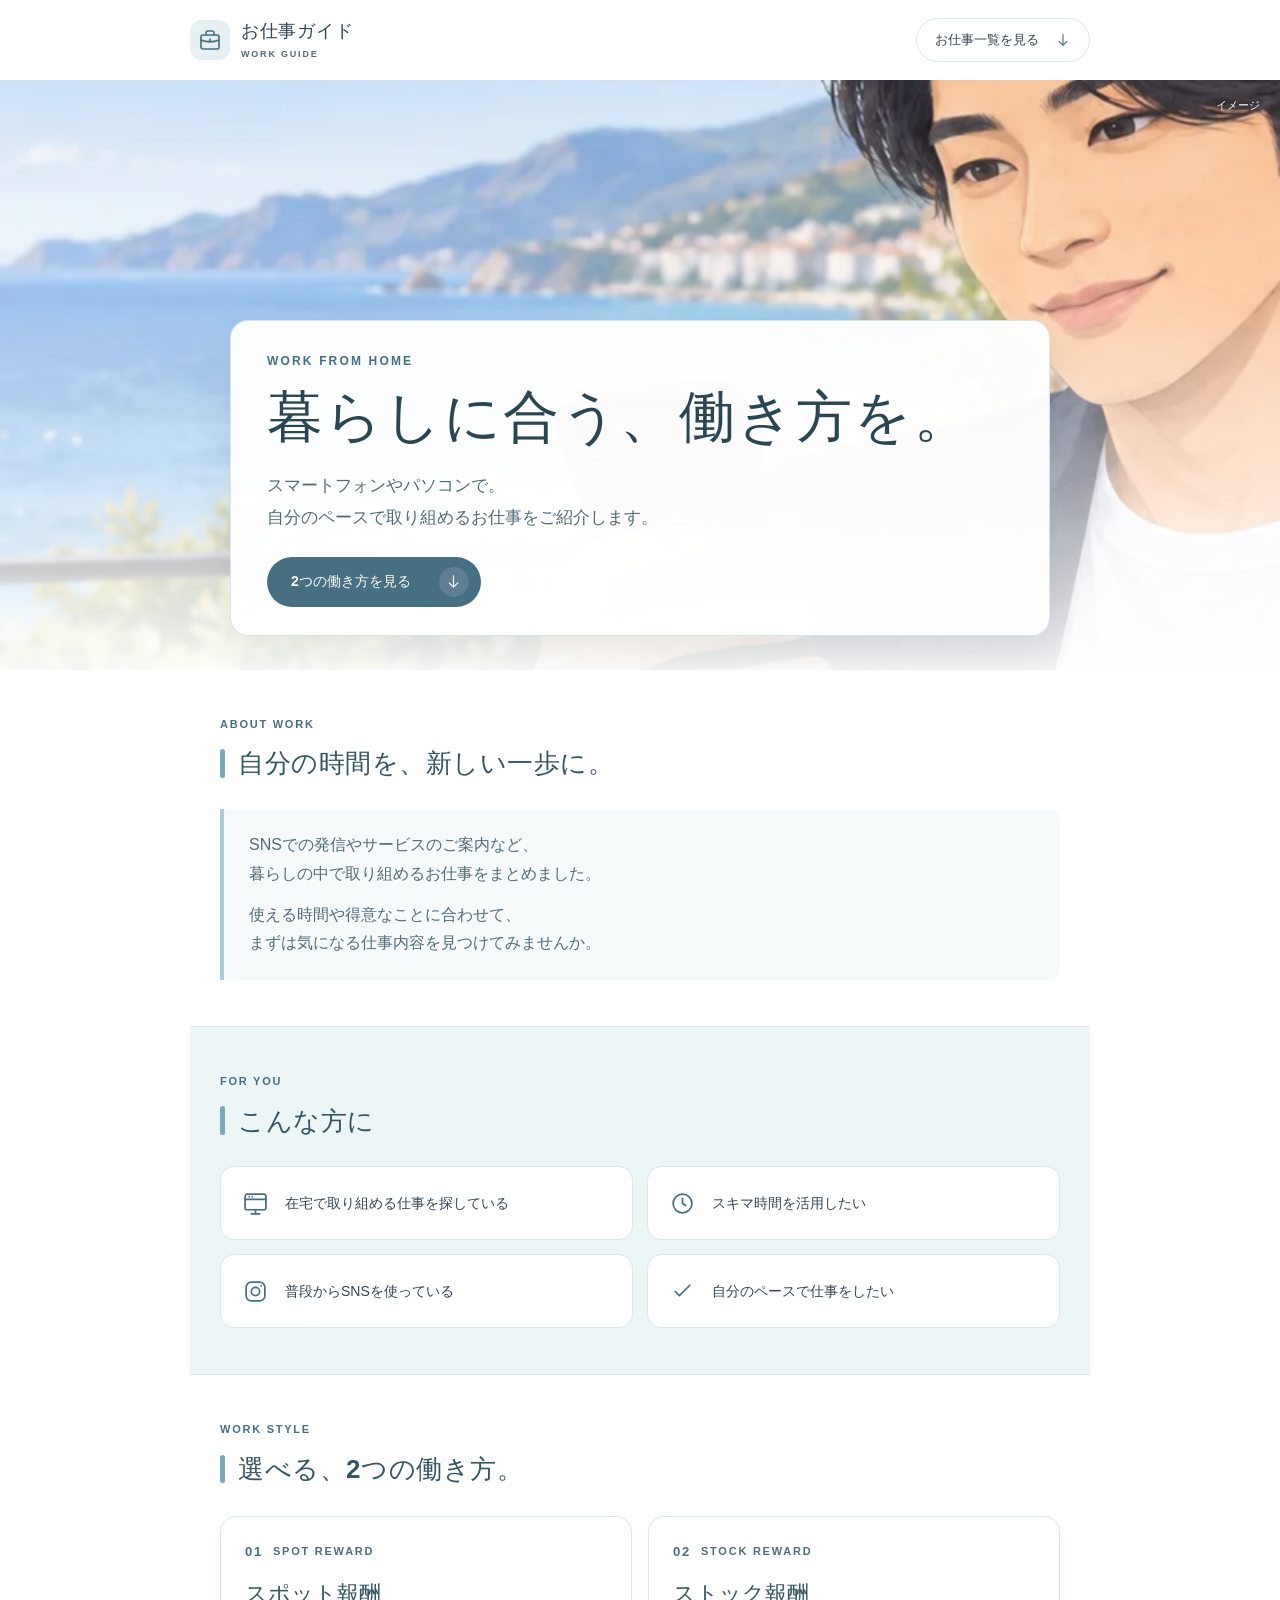
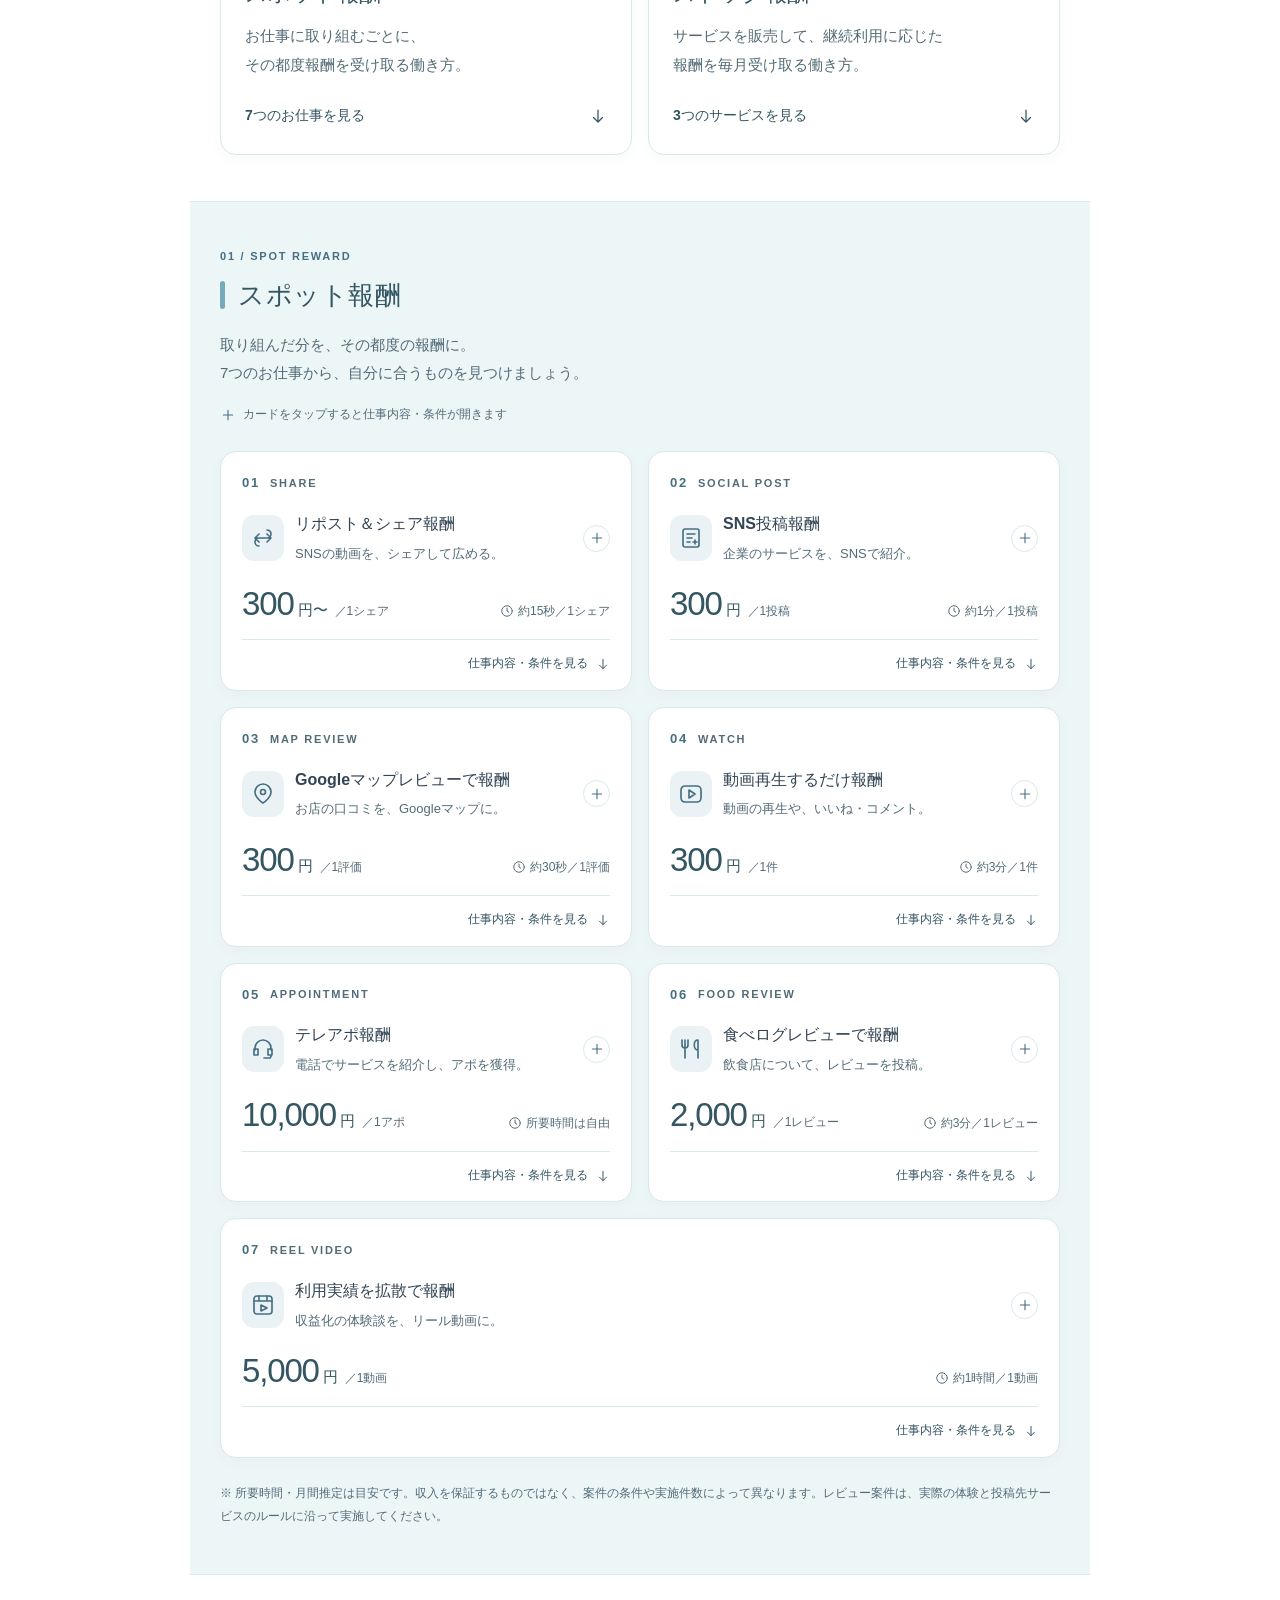
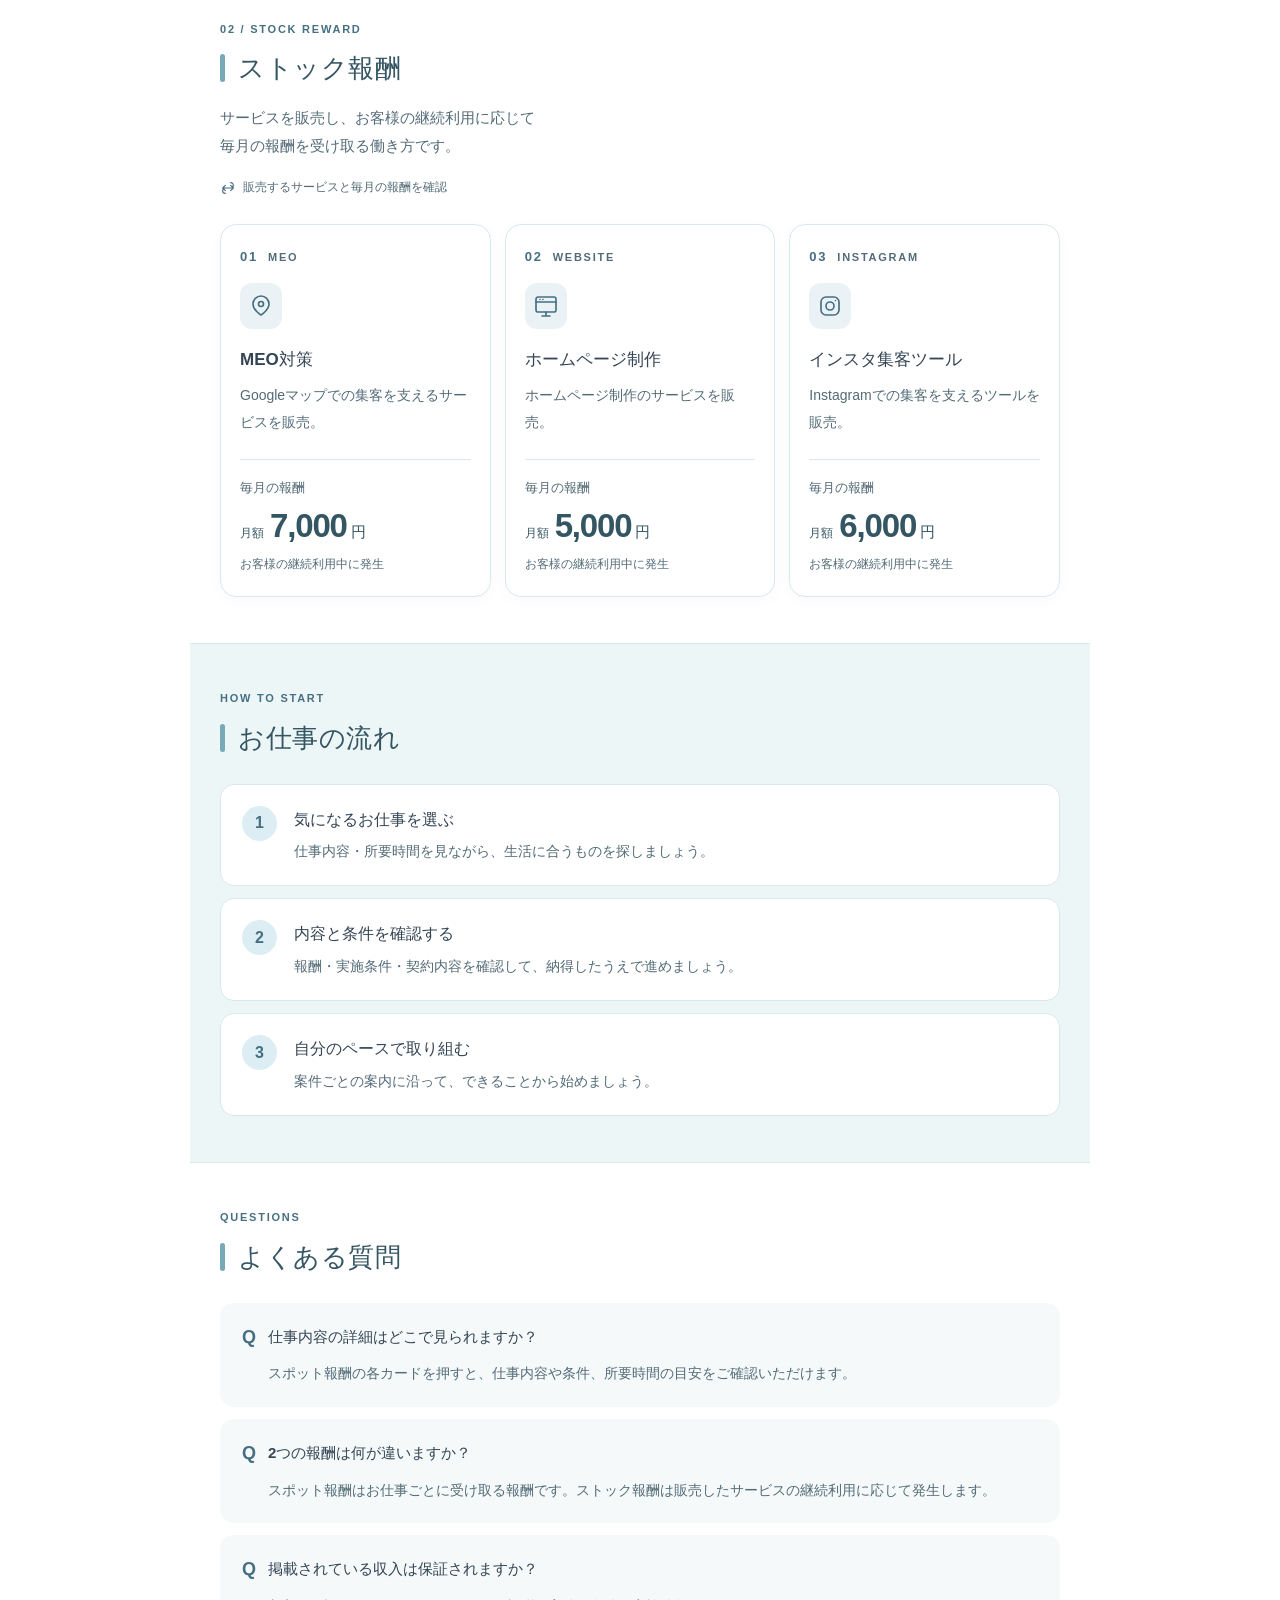
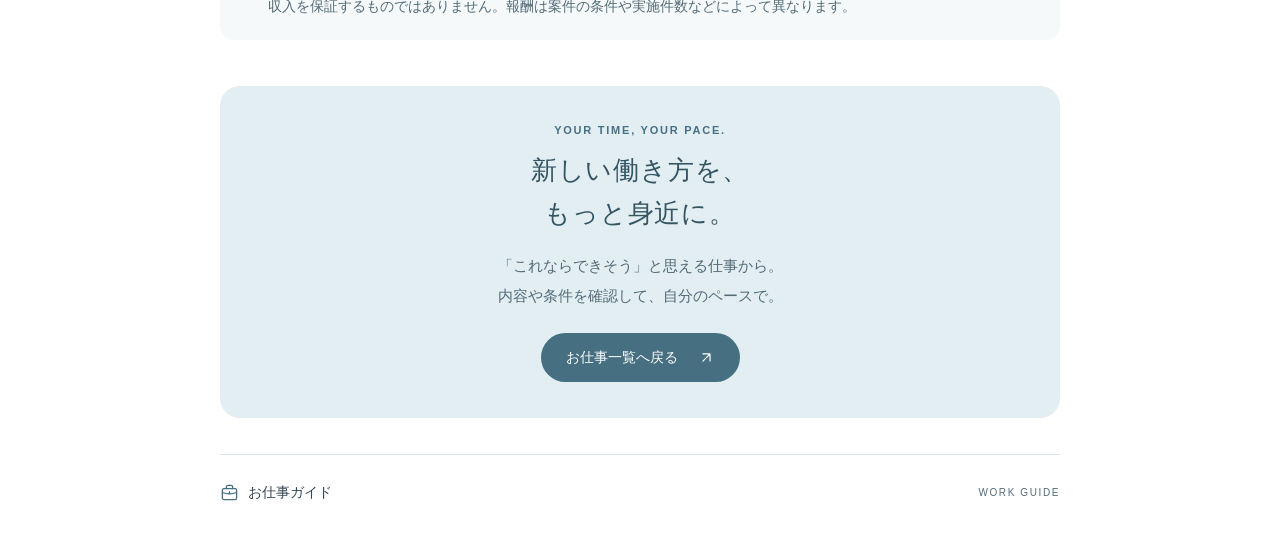
==== commit f7507e96: "Restyle work guide with soft colors and guided sections" ====
--- a/index.html
+++ b/index.html
@@ -3,12 +3,12 @@
 <head>
   <meta charset="utf-8">
   <meta name="viewport" content="width=device-width,initial-scale=1">
-  <meta name="theme-color" content="#0e83a8">
+  <meta name="theme-color" content="#466f82">
   <meta name="description" content="スポット報酬7種類とストック報酬3種類。仕事内容・報酬・所要時間を確認して、自分のペースに合う働き方を見つけるお仕事ガイドです。">
   <title>お仕事ガイド｜スポット報酬とストック報酬</title>
   <link rel="icon" href="assets/favicon.svg" type="image/svg+xml">
   <link rel="preload" href="assets/hero-lifestyle.webp?v=20260920b" as="image" media="(min-width:761px)">
-  <link rel="stylesheet" href="style.css?v=20260921-motion-1">
+  <link rel="stylesheet" href="style.css?v=20260922-soft-1">
   <script src="script.js?v=20260921-motion-1" defer></script>
 </head>
 <body id="top">
@@ -18,9 +18,23 @@
   <main>
     <section class="hero" aria-labelledby="page-title">
       <picture><source media="(max-width:760px)" srcset="assets/hero-lifestyle-sp.webp?v=20260920e" width="800" height="1150"><img class="hero-photo" src="assets/hero-lifestyle.webp?v=20260920b" width="1672" height="941" fetchpriority="high" alt="海辺のテラスで、スマートフォンを手に自分の時間を過ごす男性のイメージ"></picture>
-      <div class="hero-content"><p class="hero-kicker">暮らしに合わせて選べる、2つの働き方</p><h1 id="page-title">空いた時間を、<br>収入に変える。</h1><p class="hero-description">その都度受け取る、スポット報酬。<br>毎月の積み重ねにつながる、ストック報酬。<br>自分のペースで、できることから。</p><a class="primary-link" href="#works">2つの働き方を見る<span><svg class="icon" aria-hidden="true"><use href="#i-arrow"></use></svg></span></a><p class="hero-caption">YOUR TIME, YOUR PACE.</p></div><span class="photo-note">イメージ</span>
+      <div class="hero-content"><p class="hero-kicker">WORK FROM HOME</p><h1 id="page-title">暮らしに合う、<br>働き方を。</h1><p class="hero-description">スマートフォンやパソコンで。<br>自分のペースで取り組めるお仕事をご紹介します。</p><a class="primary-link" href="#works">2つの働き方を見る<span><svg class="icon" aria-hidden="true"><use href="#i-arrow"></use></svg></span></a><p class="hero-caption">YOUR TIME, YOUR PACE.</p></div><span class="photo-note">イメージ</span>
     </section>
-    <div class="facts" aria-label="選べるお仕事の種類"><div class="fact"><svg class="icon" aria-hidden="true"><use href="#i-grid"></use></svg><div><span>スポット報酬</span><p><strong>7</strong>種類</p></div></div><div class="fact"><svg class="icon" aria-hidden="true"><use href="#i-share"></use></svg><div><span>ストック報酬</span><p><strong>3</strong>種類</p></div></div><div class="fact fact-guide"><svg class="icon" aria-hidden="true"><use href="#i-check"></use></svg><div><span>自分に合う働き方を</span><p>内容・報酬から選ぶ</p></div></div></div>
+    <div class="page-content">
+    <section class="guide-section intro-section" aria-labelledby="intro-title">
+      <p class="eyebrow section-label">ABOUT WORK</p>
+      <h2 id="intro-title">自分の時間を、<br class="mobile-break">新しい一歩に。</h2>
+      <div class="intro-panel"><p>SNSでの発信やサービスのご案内など、<br class="desktop-break">暮らしの中で取り組めるお仕事をまとめました。</p><p>使える時間や得意なことに合わせて、<br class="desktop-break">まずは気になる仕事内容を見つけてみませんか。</p></div>
+    </section>
+    <section class="guide-section audience-section" aria-labelledby="audience-title">
+      <p class="eyebrow section-label">FOR YOU</p><h2 id="audience-title">こんな方に</h2>
+      <ul class="audience-grid">
+        <li><span class="audience-icon"><svg class="icon" aria-hidden="true"><use href="#i-web"></use></svg></span>在宅で取り組める仕事を探している</li>
+        <li><span class="audience-icon"><svg class="icon" aria-hidden="true"><use href="#i-clock"></use></svg></span>スキマ時間を活用したい</li>
+        <li><span class="audience-icon"><svg class="icon" aria-hidden="true"><use href="#i-instagram"></use></svg></span>普段からSNSを使っている</li>
+        <li><span class="audience-icon"><svg class="icon" aria-hidden="true"><use href="#i-check"></use></svg></span>自分のペースで仕事をしたい</li>
+      </ul>
+    </section>
     <section class="work-styles section-inner" id="works" aria-labelledby="styles-title"><p class="eyebrow section-label">WORK STYLE</p><h2 id="styles-title">選べる、2つの働き方。</h2><div class="style-grid"><a class="style-card" href="#spot"><p class="eyebrow card-label"><b>01</b>SPOT REWARD</p><h3>スポット報酬</h3><p class="style-description">お仕事に取り組むごとに、<br>その都度報酬を受け取る働き方。</p><span class="style-link">7つのお仕事を見る<svg class="icon" aria-hidden="true"><use href="#i-arrow"></use></svg></span></a><a class="style-card" href="#stock"><p class="eyebrow card-label"><b>02</b>STOCK REWARD</p><h3>ストック報酬</h3><p class="style-description">サービスを販売して、継続利用に応じた<br class="desktop-break">報酬を毎月受け取る働き方。</p><span class="style-link">3つのサービスを見る<svg class="icon" aria-hidden="true"><use href="#i-arrow"></use></svg></span></a></div></section>
     <section class="catalog spot-catalog" id="spot" aria-labelledby="spot-title"><div class="section-inner"><div class="catalog-heading"><div><p class="eyebrow section-label">01 / SPOT REWARD</p><h2 id="spot-title">スポット報酬</h2><p class="section-description">取り組んだ分を、その都度の報酬に。<br>7つのお仕事から、自分に合うものを見つけましょう。</p></div><p class="catalog-note"><svg class="icon" aria-hidden="true"><use href="#i-plus"></use></svg>カードをタップすると<br>仕事内容・条件が開きます</p></div><div class="job-grid"><details class="job" name="work-detail" id="job-1">
   <summary aria-labelledby="job-1-title job-1-pay" aria-describedby="job-1-lead">
@@ -94,7 +108,24 @@
   <div class="job-detail"><p>実際に取り組んだ体験や利用実績を、自分の言葉でリール動画として紹介するお仕事です。</p><dl class="metrics"><div><dt>所要時間</dt><dd>約1時間</dd></div><div><dt>1動画の報酬</dt><dd>5,000<span>円</span></dd></div><div class="monthly"><dt>月間推定の目安</dt><dd>40,000<span>円</span></dd></div></dl></div>
 </details></div><p class="earnings-note">※ 所要時間・月間推定は目安です。収入を保証するものではなく、案件の条件や実施件数によって異なります。レビュー案件は、実際の体験と投稿先サービスのルールに沿って実施してください。</p></div></section>
     <section class="catalog stock-catalog" id="stock" aria-labelledby="stock-title"><div class="section-inner"><div class="catalog-heading"><div><p class="eyebrow section-label">02 / STOCK REWARD</p><h2 id="stock-title">ストック報酬</h2><p class="section-description">サービスを販売し、お客様の継続利用に応じて<br class="desktop-break">毎月の報酬を受け取る働き方です。</p></div><p class="catalog-note"><svg class="icon" aria-hidden="true"><use href="#i-share"></use></svg>販売するサービスと<br>毎月の報酬を確認</p></div><div class="stock-grid"><article class="stock-card"><p class="eyebrow card-label"><b>01</b>MEO</p><div class="stock-heading"><span class="work-icon"><svg class="icon" aria-hidden="true"><use href="#i-map"></use></svg></span><div><h3>MEO対策</h3><p>Googleマップでの集客を支えるサービスを販売。</p></div></div><div class="stock-payment"><p>毎月の報酬</p><div class="pay"><small>月額</small><strong>7,000</strong><span>円</span></div><p class="stock-condition">お客様の継続利用中に発生</p></div></article><article class="stock-card"><p class="eyebrow card-label"><b>02</b>WEBSITE</p><div class="stock-heading"><span class="work-icon"><svg class="icon" aria-hidden="true"><use href="#i-web"></use></svg></span><div><h3>ホームページ制作</h3><p>ホームページ制作のサービスを販売。</p></div></div><div class="stock-payment"><p>毎月の報酬</p><div class="pay"><small>月額</small><strong>5,000</strong><span>円</span></div><p class="stock-condition">お客様の継続利用中に発生</p></div></article><article class="stock-card"><p class="eyebrow card-label"><b>03</b>INSTAGRAM</p><div class="stock-heading"><span class="work-icon"><svg class="icon" aria-hidden="true"><use href="#i-instagram"></use></svg></span><div><h3>インスタ集客ツール</h3><p>Instagramでの集客を支えるツールを販売。</p></div></div><div class="stock-payment"><p>毎月の報酬</p><div class="pay"><small>月額</small><strong>6,000</strong><span>円</span></div><p class="stock-condition">お客様の継続利用中に発生</p></div></article></div></div></section>
+    <section class="guide-section flow-section" aria-labelledby="flow-title">
+      <p class="eyebrow section-label">HOW TO START</p><h2 id="flow-title">お仕事の流れ</h2>
+      <ol class="steps">
+        <li><span class="step-number">1</span><div><h3>気になるお仕事を選ぶ</h3><p>仕事内容・所要時間を見ながら、生活に合うものを探しましょう。</p></div></li>
+        <li><span class="step-number">2</span><div><h3>内容と条件を確認する</h3><p>報酬・実施条件・契約内容を確認して、納得したうえで進めましょう。</p></div></li>
+        <li><span class="step-number">3</span><div><h3>自分のペースで取り組む</h3><p>案件ごとの案内に沿って、できることから始めましょう。</p></div></li>
+      </ol>
+    </section>
+    <section class="guide-section faq-section" aria-labelledby="faq-title">
+      <p class="eyebrow section-label">QUESTIONS</p><h2 id="faq-title">よくある質問</h2>
+      <div class="faq-list">
+        <article class="faq-item"><h3><span>Q</span>仕事内容の詳細はどこで見られますか？</h3><p>スポット報酬の各カードを押すと、仕事内容や条件、所要時間の目安をご確認いただけます。</p></article>
+        <article class="faq-item"><h3><span>Q</span>2つの報酬は何が違いますか？</h3><p>スポット報酬はお仕事ごとに受け取る報酬です。ストック報酬は販売したサービスの継続利用に応じて発生します。</p></article>
+        <article class="faq-item"><h3><span>Q</span>掲載されている収入は保証されますか？</h3><p>収入を保証するものではありません。報酬は案件の条件や実施件数などによって異なります。</p></article>
+      </div>
+    </section>
     <section class="outro" aria-labelledby="outro-title"><p class="eyebrow section-label">YOUR TIME, YOUR PACE.</p><h2 id="outro-title">新しい働き方を、<br>もっと身近に。</h2><p>「これならできそう」と思える仕事から。<br>内容や条件を確認して、自分のペースで。</p><a class="outro-link" href="#works">お仕事一覧へ戻る<svg class="icon" aria-hidden="true"><use href="#i-up"></use></svg></a></section>
+    </div>
   </main>
   <footer class="site-footer"><a class="footer-brand" href="#top"><svg class="icon" aria-hidden="true"><use href="#i-briefcase"></use></svg>お仕事ガイド</a><span>WORK GUIDE</span></footer>
 </body>
--- a/style.css
+++ b/style.css
@@ -1,34 +1,17 @@
-:root{--blue:#0e83a8;--deep-blue:#096181;--ink:#193b4a;--muted:#526e7b;--line:#dbe9ef;--tint:#eff7fb;--radius:20px;font-family:-apple-system,BlinkMacSystemFont,"Hiragino Kaku Gothic ProN","Yu Gothic",Meiryo,sans-serif;color:var(--ink);background:#fff;font-synthesis:none}
-*{box-sizing:border-box}html{scroll-behavior:smooth;scroll-padding-top:24px;-webkit-text-size-adjust:100%;text-size-adjust:100%}body{margin:0;line-height:1.8;font-size:16px;-webkit-font-smoothing:antialiased}h1,h2,h3,p,dl,dd{margin:0}a{color:inherit;text-decoration:none}button,summary,a{-webkit-tap-highlight-color:transparent}a:focus-visible,summary:focus-visible{outline:3px solid var(--blue);outline-offset:5px}svg{display:block}.icon{width:24px;height:24px;flex-shrink:0;fill:none;stroke:currentColor;stroke-width:1.65;stroke-linecap:round;stroke-linejoin:round}.icon-definitions{position:absolute;width:0;height:0;overflow:hidden}.skip-link{position:absolute;left:20px;top:-200px;z-index:100;padding:12px 20px;background:white;border:2px solid var(--blue)}.skip-link:focus{top:10px}
-.header-inner{max-width:1256px;margin:auto;min-height:94px;padding:18px 28px;display:flex;justify-content:space-between;align-items:center;gap:20px}.brand{display:flex;align-items:center;gap:12px;font-size:20px;font-weight:700;letter-spacing:.045em;line-height:1.35}.brand-mark{display:grid;place-items:center;flex-shrink:0;width:46px;height:46px;border-radius:14px;background:var(--blue);color:#fff}.brand small{display:block;color:var(--muted);font:700 10px/1.5 Arial,sans-serif;letter-spacing:.23em;margin-top:5px}.header-link{display:flex;align-items:center;gap:0;min-height:46px;padding:10px 20px;border:1px solid var(--line);border-radius:99px;font-size:14px;font-weight:600}.header-link .icon{width:18px;height:18px;color:var(--blue);margin-left:22px}
-.hero{position:relative;isolation:isolate;max-width:1256px;min-height:610px;margin:0 auto;background:#16383e;color:#fff;border-radius:26px;overflow:hidden}.hero>picture{position:absolute;inset:0;z-index:-2;display:block}.hero-photo{position:absolute;inset:0;z-index:0;width:100%;height:100%;object-fit:cover;object-position:center 52%}.hero::after{content:"";position:absolute;inset:0;z-index:-1;background:linear-gradient(90deg,rgba(7,32,39,.7),rgba(7,32,39,.40) 43%,rgba(7,32,39,.03) 80%)}.hero-content{padding:76px 64px 86px;max-width:750px}.hero-kicker{font-size:14px;font-weight:500;letter-spacing:.035em;margin-bottom:25px}.hero h1{font-size:clamp(38px,4.5vw,60px);line-height:1.5;letter-spacing:.055em;font-weight:700}.hero-description{font-size:16px;line-height:2;letter-spacing:.02em;margin-top:22px}.primary-link{display:inline-flex;align-items:center;justify-content:space-between;gap:32px;margin-top:30px;padding:9px 10px 9px 25px;border-radius:99px;background:#fff;color:var(--ink);font-size:15px;font-weight:700;min-height:58px;transition:transform .18s,box-shadow .18s}.primary-link>span{display:grid;place-items:center;width:40px;height:40px;border-radius:50%;background:var(--blue);color:#fff}.primary-link .icon{width:19px;height:19px}.hero-caption{font:500 11px/1.8 Arial,sans-serif;letter-spacing:.18em;color:#e3eef0;margin-top:24px}.photo-note{position:absolute;right:20px;bottom:16px;font-size:12px;text-shadow:0 1px 5px #172f35}
-.facts{position:relative;display:grid;grid-template-columns:1fr 1fr 1.2fr;max-width:1032px;margin:-34px auto 0;padding:24px;background:#fff;border:1px solid var(--line);border-radius:18px;box-shadow:0 12px 36px #1941550b}.fact{display:flex;justify-content:center;align-items:center;gap:20px;padding:0 18px}.fact+.fact{border-left:1px solid var(--line)}.fact>.icon{width:30px;height:30px;color:var(--blue)}.fact span{display:block;font-size:14px;color:var(--muted)}.fact p{font-size:15px;font-weight:600;line-height:1.45}.fact strong{font:500 36px/1.2 Arial,sans-serif;color:var(--deep-blue);margin-right:8px}.fact-guide p{margin-top:9px;font-size:17px}
-.section-inner{max-width:1120px;margin-left:auto;margin-right:auto}.work-styles{padding-top:78px;padding-bottom:72px;scroll-margin-top:20px}.eyebrow{font:600 12px/1.6 Arial,sans-serif;letter-spacing:.15em}.section-label{display:flex;align-items:center;gap:10px;color:var(--blue);margin-bottom:12px}.section-label::before{content:"";width:20px;height:1px;background:currentColor}.work-styles h2,.catalog h2{font-size:34px;line-height:1.5;letter-spacing:.055em;font-weight:700}.style-grid{display:grid;grid-template-columns:1fr 1fr;gap:22px;margin-top:32px}.style-card{display:flex;flex-direction:column;padding:30px 32px;border:1px solid var(--line);border-radius:var(--radius);background:#fff;transition:box-shadow .18s,border-color .18s,transform .18s}.card-label{display:flex;align-items:center;gap:12px;color:var(--muted);margin-bottom:18px}.card-label b{color:var(--blue);font-size:14px;letter-spacing:.06em}.style-card h3{font-size:25px;line-height:1.5;letter-spacing:.045em}.style-description{margin-top:12px;margin-bottom:28px;color:var(--muted);font-size:16px;line-height:1.95}.style-link{display:flex;align-items:center;justify-content:space-between;margin-top:auto;font-size:15px;font-weight:600;color:var(--deep-blue)}.style-link .icon{width:20px;height:20px}
-.catalog{padding:72px 28px;scroll-margin-top:0}.spot-catalog{background:var(--tint)}.catalog-heading{display:flex;align-items:flex-end;justify-content:space-between;gap:32px;margin-bottom:36px}.section-description{font-size:16px;color:var(--muted);margin-top:16px;line-height:1.95}.catalog-note{position:relative;flex-shrink:0;padding-left:28px;font-size:14px;line-height:1.85;color:var(--muted);margin-bottom:4px}.catalog-note .icon{position:absolute;left:0;top:4px;width:19px;height:19px;color:var(--blue)}.job-grid{display:grid;grid-template-columns:repeat(2,minmax(0,1fr));align-items:start;gap:22px}.job{min-width:0;margin:0;border:1px solid var(--line);border-radius:var(--radius);background:white;box-shadow:0 4px 12px #19415503;transition:border-color .18s,box-shadow .18s}.job:last-child{grid-column:1/-1}.job:is([data-expanded="true"],[open]:not([data-expanded])){border-color:#70b5cd;box-shadow:0 8px 24px #1941550a}.job summary{display:grid;grid-template-columns:52px minmax(0,1fr) 30px;gap:0 14px;list-style:none;cursor:pointer;padding:25px 27px 16px;border-radius:var(--radius)}.job summary::-webkit-details-marker{display:none}.job summary::marker{content:""}.job .card-label{grid-column:1/-1;margin-bottom:20px}.work-icon{display:grid;place-items:center;flex-shrink:0;width:52px;height:52px;border-radius:15px;color:var(--blue);background:#e9f5fb;align-self:center}.work-icon>.icon{width:27px;height:27px}.job:nth-child(3n+2) .work-icon{background:#eaf4f1;color:#318370}.job:nth-child(3n) .work-icon{background:#f8f3e8;color:#8c702e}.job-heading{display:block;min-width:0;align-self:center}.job-title{display:block;font-size:18px;font-weight:700;line-height:1.6;overflow-wrap:anywhere}.job-lead{display:block;margin-top:5px;color:var(--muted);font-size:14px;line-height:1.85}.expand{display:grid;place-items:center;align-self:center;width:30px;height:30px;border:1px solid var(--line);border-radius:50%;color:var(--blue);transition:transform .2s,background .2s}.expand>.icon{width:17px;height:17px}.job:is([data-expanded="true"],[open]:not([data-expanded])) .expand{transform:rotate(45deg);background:var(--blue);border-color:var(--blue);color:#fff}.card-payment{grid-column:1/-1;display:flex;flex-wrap:wrap;align-items:flex-end;justify-content:space-between;gap:12px;margin-top:23px;padding-bottom:20px;border-bottom:1px solid #e6eef2}.pay{display:flex;align-items:baseline;flex-wrap:wrap;gap:4px;line-height:1.25;color:var(--deep-blue)}.pay strong{font:500 38px/1.1 Arial,sans-serif;letter-spacing:-.035em;white-space:nowrap;font-variant-numeric:tabular-nums}.pay>span{font-size:16px;font-weight:600}.pay>small{font-size:13px;color:var(--muted);margin-left:4px}.time{display:flex;align-items:center;gap:5px;font-size:13px;color:var(--muted);padding-bottom:2px;line-height:1.5}.time .icon{width:15px;height:15px}.detail-hint{grid-column:1/-1;display:flex;justify-content:flex-end;align-items:center;gap:8px;padding-top:13px;font-size:13px;color:var(--deep-blue);font-weight:500}.detail-hint .icon{width:14px;height:14px}.open-label{display:none}.job:is([data-expanded="true"],[open]:not([data-expanded])) .closed-label{display:none}.job:is([data-expanded="true"],[open]:not([data-expanded])) .open-label{display:inline}.job:is([data-expanded="true"],[open]:not([data-expanded])) .detail-hint .icon{transform:rotate(180deg)}.job-detail{padding:9px 27px 27px;color:var(--muted)}.job-detail>p{font-size:16px;line-height:1.95}.metrics{display:grid;grid-template-columns:1fr 1fr;gap:10px;margin-top:20px}.metrics>div{min-width:0;background:#f5f8f9;border-radius:11px;padding:14px 16px}.metrics dt{font-size:13px;line-height:1.65;color:var(--muted);margin-bottom:5px}.metrics dd{font-size:21px;font-weight:600;line-height:1.5;color:var(--ink);overflow-wrap:anywhere}.metrics dd>span{font-size:14px;margin-left:3px}.metrics .monthly{grid-column:1/-1;display:flex;align-items:center;justify-content:space-between;gap:12px;background:#eaf6fb}.monthly dt{margin:0}.monthly dt small{display:block;font-size:12px}.monthly dd{color:var(--deep-blue);font:600 27px/1.5 Arial,sans-serif;white-space:nowrap}.earnings-note{font-size:13px;line-height:1.9;color:var(--muted);margin-top:26px}
-.stock-catalog{background:#fff;border-bottom:1px solid var(--line)}.stock-grid{display:grid;grid-template-columns:repeat(3,minmax(0,1fr));gap:22px}.stock-card{display:flex;flex-direction:column;padding:28px;border:1px solid var(--line);border-radius:var(--radius)}.stock-heading .work-icon{margin-bottom:22px}.stock-card:nth-child(2) .work-icon{color:#318370;background:#eaf4f1}.stock-card:nth-child(3) .work-icon{color:#8c702e;background:#f8f3e8}.stock-heading h3{font-size:20px;line-height:1.6;font-weight:700}.stock-heading p{font-size:15px;line-height:1.9;color:var(--muted);margin-top:8px;margin-bottom:26px}.stock-payment{margin-top:auto;padding-top:20px;border-top:1px solid #e6eef2}.stock-payment>p{font-size:14px;color:var(--muted);line-height:1.7}.stock-payment .pay{margin-top:9px;gap:5px}.stock-payment .pay strong{font-size:42px;font-weight:600}.stock-payment .pay small{font-size:14px;color:var(--deep-blue);margin:0 3px 0 0}.stock-payment .stock-condition{font-size:13px;margin-top:12px}
-.outro{text-align:center;padding:74px 24px 70px}.outro .section-label{justify-content:center}.outro h2{font-size:31px;line-height:1.7;letter-spacing:.05em;margin-top:18px}.outro>p:not(.eyebrow){font-size:16px;line-height:2;color:var(--muted);margin-top:18px}.outro-link{display:inline-flex;align-items:center;gap:28px;font-size:15px;font-weight:600;color:var(--deep-blue);min-height:46px;margin-top:25px;border-bottom:1px solid #afcedb}.outro-link .icon{width:19px;height:19px}.site-footer{max-width:1120px;margin:auto;padding:28px 0;display:flex;align-items:center;justify-content:space-between;gap:20px;border-top:1px solid var(--line)}.footer-brand{display:flex;align-items:center;gap:10px;font-size:15px;font-weight:600}.footer-brand .icon{width:20px;height:20px;color:var(--blue)}.site-footer>span{font:500 11px Arial,sans-serif;letter-spacing:.16em;color:var(--muted)}
-@media(hover:hover){.header-link:hover{background:var(--tint);border-color:#9ecad9}.primary-link:hover{transform:translateY(-2px);box-shadow:0 8px 24px #08273126}.style-card:hover{transform:translateY(-3px);border-color:#87c2d6;box-shadow:0 8px 24px #1941550a}.job:hover{border-color:#87c2d6}.outro-link:hover{color:var(--blue)}}
-@media(min-width:761px) and (max-width:1312px){.hero{margin-left:28px;margin-right:28px}}
-@media(max-width:1176px){.work-styles,.site-footer{margin-left:28px;margin-right:28px}.facts{margin-left:64px;margin-right:64px}.hero-content{padding-left:44px}.fact{gap:13px;padding:0 12px}.job summary{padding-left:22px;padding-right:22px;grid-template-columns:48px minmax(0,1fr) 28px;column-gap:12px}.work-icon{width:48px;height:48px}.job-title{font-size:17px}.job-detail{padding-left:22px;padding-right:22px}.stock-card{padding:24px}.desktop-break{display:none}}
-@media(max-width:900px){.catalog-heading{display:block}.catalog-note{margin-top:20px}.catalog-note br{display:none}.catalog-note .icon{top:3px}.stock-grid{gap:16px}.stock-card{padding:21px}.stock-heading h3{font-size:18px}.stock-payment .pay strong{font-size:37px}.fact-guide p{font-size:15px}}
-@media(max-width:760px){
- .header-inner{min-height:80px;padding:16px 18px;gap:12px}.brand{gap:9px;font-size:17px;letter-spacing:.025em}.brand-mark{width:39px;height:39px;border-radius:12px}.brand-mark .icon{width:22px;height:22px}.brand small{font-size:9px;margin-top:4px;letter-spacing:.19em}.header-link{font-size:13px;padding:9px 13px;min-height:44px;flex-shrink:0}.header-link .icon{width:16px;height:16px;margin-left:9px}.desktop-label{display:none}
- .hero{margin:0 14px;min-height:574px;border-radius:22px}.hero-photo{object-position:64% center}.hero::after{background:linear-gradient(90deg,rgba(6,30,37,.78),rgba(6,30,37,.36)),linear-gradient(0deg,rgba(6,30,37,.28),transparent 70%)}.hero-content{padding:54px 26px 84px}.hero-kicker{font-size:12px;letter-spacing:.01em;margin-bottom:25px}.hero h1{font-size:clamp(29px,8.6vw,43px);line-height:1.55;letter-spacing:.035em}.hero-description{font-size:14px;line-height:2;margin-top:22px;letter-spacing:0}.primary-link{font-size:14px;gap:22px;padding-left:21px;margin-top:28px;min-height:56px}.primary-link>span{width:38px;height:38px}.hero-caption{font-size:10px;margin-top:22px}.photo-note{font-size:12px;bottom:13px;right:15px}
- .facts{grid-template-columns:1fr 1fr;margin:-28px 30px 0;padding:22px 12px 15px;border-radius:16px}.fact{padding:0 7px;gap:12px}.fact>.icon{width:25px;height:25px}.fact span{font-size:12px}.fact p{font-size:13px}.fact strong{font-size:32px}.fact-guide{grid-column:1/-1;border-left:0!important;border-top:1px solid var(--line);margin-top:16px;padding-top:14px;gap:7px}.fact-guide>.icon{width:19px;height:19px}.fact-guide>div{display:flex;align-items:center;flex-wrap:wrap;gap:4px 10px}.fact-guide p{font-size:12px;margin-top:0}
- .work-styles{padding-top:56px;padding-bottom:48px;margin-left:20px;margin-right:20px}.eyebrow{font-size:11px}.section-label{margin-bottom:12px}.work-styles h2,.catalog h2{font-size:27px;letter-spacing:.025em}.style-grid{grid-template-columns:1fr;gap:16px;margin-top:26px}.style-card{padding:24px;border-radius:17px}.card-label{margin-bottom:15px}.style-card h3{font-size:23px}.style-description{font-size:15px;margin-bottom:22px}.style-link{font-size:14px}
- .catalog{padding:49px 20px 43px}.catalog-heading{margin-bottom:27px}.section-description{font-size:15px;line-height:1.95;margin-top:14px}.catalog-note{font-size:12px;margin-top:18px;padding-left:23px}.catalog-note .icon{width:17px;height:17px;top:2px}.job-grid{grid-template-columns:1fr;gap:16px}.job{border-radius:17px}.job:last-child{grid-column:auto}.job summary{padding:22px 21px 15px;grid-template-columns:46px minmax(0,1fr) 28px;gap:0 11px;border-radius:17px}.job .card-label{margin-bottom:18px}.work-icon{width:46px;height:48px;border-radius:13px}.work-icon .icon{width:25px;height:25px}.job-title{font-size:16px;line-height:1.65}.job-lead{font-size:13px;line-height:1.8}.expand{width:28px;height:28px}.card-payment{margin-top:22px;padding-bottom:17px;gap:10px}.pay strong{font-size:35px}.pay>small{font-size:12px}.pay>span{font-size:15px}.time{font-size:12px}.detail-hint{font-size:12px;padding-top:12px}.job-detail{padding:8px 21px 23px}.job-detail>p{font-size:15px}.metrics{gap:8px}.metrics>div{padding:12px 13px}.metrics dd{font-size:19px}.monthly dd{font-size:25px}.earnings-note{font-size:12px;margin-top:22px}
- .stock-grid{grid-template-columns:1fr;gap:16px}.stock-card{padding:23px 22px;border-radius:17px}.stock-heading{display:flex;align-items:center;gap:14px}.stock-heading .work-icon{margin-bottom:0}.stock-heading>div{min-width:0}.stock-heading h3{font-size:18px}.stock-heading p{font-size:14px;margin:5px 0 0}.stock-payment{margin-top:22px;padding-top:17px}.stock-payment .pay strong{font-size:38px}.stock-payment .stock-condition{font-size:12px}.outro{padding:54px 20px 49px}.outro h2{font-size:27px;line-height:1.7}.outro>p:not(.eyebrow){font-size:14px}.site-footer{margin:0 20px;padding:24px 0}.footer-brand{font-size:14px}.site-footer>span{font-size:10px}
-}
-@media(max-width:359px){.header-inner{padding-left:14px;padding-right:14px;gap:8px}.brand{font-size:15px;gap:7px}.brand-mark{width:35px;height:35px}.header-link{font-size:12px;padding:9px 11px}.hero-content{padding-left:21px;padding-right:21px}.hero-kicker{font-size:11px}.hero-description{font-size:13px}.hero h1{font-size:29px;letter-spacing:0}.facts{margin-left:23px;margin-right:23px}.fact{gap:7px}.fact>.icon{width:21px;height:21px}.fact-guide>div{gap:2px 6px}.fact-guide span,.fact-guide p{font-size:11px}.work-styles,.site-footer{margin-left:16px;margin-right:16px}.catalog{padding-left:16px;padding-right:16px}.work-styles h2{font-size:24px}.style-card{padding:21px}.job summary{padding-left:17px;padding-right:17px;grid-template-columns:40px minmax(0,1fr) 25px;gap:0 9px}.work-icon{width:40px;height:44px}.job-title{font-size:15px}.expand{width:25px;height:25px}.job-detail{padding-left:17px;padding-right:17px}.pay strong{font-size:33px}.metrics>div{padding-left:11px;padding-right:11px}.metrics dt{font-size:12px}.monthly dd{font-size:24px}}
-@media(prefers-reduced-motion:reduce){html{scroll-behavior:auto}*,*::before,*::after{animation:none!important;transition:none!important}}
-@media print{.hero{min-height:300px;background:#193b4a!important;color:white!important;print-color-adjust:exact}.hero-content{padding:35px}.hero h1{font-size:36px}.hero-photo{display:none}.hero::after{display:none}.facts{margin:20px auto}.header-link,.primary-link,.detail-hint,.outro-link{display:none}.work-styles,.catalog,.outro{padding-top:30px;padding-bottom:30px}.job-grid,.stock-grid{display:block}.job,.stock-card{margin-bottom:16px;break-inside:avoid}.job-detail{display:block}.job::details-content{content-visibility:visible;height:auto}.site-footer{margin-top:20px}}
-
-@media(max-width:760px){.hero{min-height:520px}.hero-photo{object-position:center top}.hero::after{background:linear-gradient(90deg,rgba(6,30,37,.72),rgba(6,30,37,.45) 55%,rgba(6,30,37,.05) 90%)}}
-
-/* Short, interruptible transitions without clipping the settled card. */
-.job.is-animating{overflow:hidden;will-change:height}
-.expand,.detail-hint .icon{transition:transform .3s cubic-bezier(.22,1,.36,1),background-color .2s,color .2s}
-.header-link,.outro-link{transition:background-color .2s,border-color .2s,color .2s,transform .16s}
-.primary-link:active,.header-link:active{transform:translateY(1px)}
-.style-card:active{transform:translateY(1px)}
-@media(prefers-reduced-motion:reduce){.job.is-animating{will-change:auto}}
+:root{--blue:#466f82;--deep-blue:#345562;--ink:#334454;--muted:#536b77;--line:#d9e8ec;--tint:#edf6f7;--radius:16px;font-family:-apple-system,BlinkMacSystemFont,"Hiragino Kaku Gothic ProN","Yu Gothic",Meiryo,sans-serif;color:var(--ink);background:#fff;font-synthesis:none}
+*{box-sizing:border-box}html{scroll-behavior:smooth;scroll-padding-top:24px;-webkit-text-size-adjust:100%;text-size-adjust:100%}body{margin:0;line-height:1.8;font-size:16px;-webkit-font-smoothing:antialiased}h1,h2,h3,p,dl,dd{margin:0}a{color:inherit;text-decoration:none}a,summary{-webkit-tap-highlight-color:transparent}a:focus-visible,summary:focus-visible{outline:3px solid var(--blue);outline-offset:5px}svg{display:block}.icon{width:24px;height:24px;flex-shrink:0;fill:none;stroke:currentColor;stroke-width:1.65;stroke-linecap:round;stroke-linejoin:round}.icon-definitions{position:absolute;width:0;height:0;overflow:hidden}.skip-link{position:absolute;left:20px;top:-200px;z-index:100;padding:12px 20px;background:#fff;border:2px solid var(--blue)}.skip-link:focus{top:10px}
+.header-inner{max-width:960px;margin:auto;min-height:80px;padding:16px 30px;display:flex;justify-content:space-between;align-items:center;gap:20px}.brand{display:flex;align-items:center;gap:11px;font-size:18px;font-weight:700;letter-spacing:.04em;line-height:1.4}.brand-mark{display:grid;place-items:center;flex-shrink:0;width:40px;height:40px;border-radius:12px;background:#e6f0f3;color:var(--blue)}.brand small{display:block;color:var(--muted);font:700 9px/1.5 Arial,sans-serif;letter-spacing:.2em;margin-top:4px}.header-link{display:flex;align-items:center;gap:0;min-height:44px;padding:9px 18px;border:1px solid var(--line);border-radius:99px;font-size:13px;font-weight:600}.header-link .icon{width:16px;height:16px;color:var(--blue);margin-left:16px}
+.hero{position:relative;isolation:isolate;min-height:570px;padding:240px 24px 34px;display:flex;align-items:flex-end;background:#ecf3f4;overflow:hidden}.hero>picture{position:absolute;inset:0;z-index:-2;display:block}.hero-photo{width:100%;height:100%;object-fit:cover;object-position:center 37%}.hero::after{content:"";position:absolute;inset:0;z-index:-1;background:linear-gradient(180deg,rgba(36,66,78,.04) 0%,rgba(241,247,248,.14) 35%,rgba(255,255,255,.95) 100%)}.hero-content{width:100%;max-width:820px;margin:0 auto;padding:30px 36px 28px;background:rgba(255,255,255,.96);border:1px solid rgba(120,169,185,.3);border-radius:18px;box-shadow:0 14px 38px rgba(38,66,78,.1)}.hero-kicker{color:var(--blue);font:700 12px/1.7 Arial,sans-serif;letter-spacing:.18em;margin-bottom:10px}.hero h1{color:#294652;font-size:clamp(38px,4.6vw,56px);line-height:1.3;letter-spacing:.04em;font-weight:800}.hero h1 br{display:none}.hero-description{color:var(--muted);font-size:17px;line-height:1.9;margin-top:16px}.primary-link{display:inline-flex;align-items:center;justify-content:space-between;gap:28px;margin-top:22px;padding:10px 12px 10px 24px;border-radius:99px;background:var(--blue);color:#fff;font-size:14px;font-weight:700;min-height:50px;transition:transform .18s,background-color .18s,box-shadow .18s}.primary-link>span{display:grid;place-items:center;width:30px;height:30px;border-radius:50%;background:#ffffff1f}.primary-link .icon{width:17px;height:17px}.hero-caption{display:none}.photo-note{position:absolute;right:20px;top:16px;color:white;font-size:11px;text-shadow:0 1px 5px #172f35}
+.page-content{max-width:900px;margin:auto}.section-inner{max-width:100%;margin-left:auto;margin-right:auto}.guide-section,.work-styles,.catalog{padding:46px 30px;border-top:1px solid var(--line);scroll-margin-top:0}.intro-section{border-top:0}.eyebrow{font:700 11px/1.6 Arial,sans-serif;letter-spacing:.16em}.section-label{color:var(--blue);margin-bottom:10px}.guide-section h2,.work-styles h2,.catalog h2{position:relative;padding-left:18px;color:var(--deep-blue);font-size:26px;line-height:1.6;font-weight:700;letter-spacing:.02em}.guide-section h2::before,.work-styles h2::before,.catalog h2::before{content:"";position:absolute;left:0;top:.22em;width:5px;height:1.1em;border-radius:6px;background:#78a9b9}.mobile-break{display:none}.intro-panel{margin-top:24px;padding:22px 25px;background:#f7fafb;border-left:4px solid #a9cddd;border-radius:0 12px 12px 0;color:var(--muted);font-size:16px}.intro-panel p+p{margin-top:12px}.audience-section,.spot-catalog,.flow-section{background:var(--tint)}.audience-grid{list-style:none;padding:0;margin:24px 0 0;display:grid;grid-template-columns:1fr 1fr;gap:14px}.audience-grid li{display:flex;align-items:center;gap:13px;background:#fff;border:1px solid var(--line);border-radius:14px;padding:19px 17px;font-size:14px;font-weight:500}.audience-icon{display:grid;place-items:center;width:34px;height:34px;flex-shrink:0;color:var(--blue)}.audience-icon .icon{width:25px;height:25px}
+.style-grid{display:grid;grid-template-columns:1fr 1fr;gap:16px;margin-top:25px}.style-card{display:flex;flex-direction:column;padding:25px 24px;border:1px solid var(--line);border-radius:var(--radius);background:#fff;box-shadow:0 4px 14px #37535e08;transition:box-shadow .2s,border-color .2s,transform .2s}.card-label{display:flex;align-items:center;gap:10px;color:var(--muted);margin-bottom:15px}.card-label b{color:var(--blue);font-size:13px}.style-card h3{font-size:22px;color:var(--deep-blue);line-height:1.5}.style-description{margin-top:12px;margin-bottom:24px;color:var(--muted);font-size:15px;line-height:1.9}.style-link{display:flex;align-items:center;justify-content:space-between;margin-top:auto;font-size:14px;font-weight:600;color:var(--deep-blue)}.style-link .icon{width:18px;height:18px}
+.catalog-heading{margin-bottom:26px}.section-description{font-size:15px;color:var(--muted);margin-top:14px;line-height:1.9}.catalog-note{display:flex;align-items:center;gap:7px;font-size:12px;line-height:1.8;color:var(--muted);margin-top:16px}.catalog-note .icon{width:16px;height:16px;color:var(--blue)}.catalog-note br{display:none}.job-grid{display:grid;grid-template-columns:repeat(2,minmax(0,1fr));align-items:start;gap:16px}.job{min-width:0;margin:0;border:1px solid var(--line);border-radius:var(--radius);background:#fff;box-shadow:0 4px 14px #37535e08;transition:border-color .2s,box-shadow .2s}.job:last-child{grid-column:1/-1}.job:is([data-expanded="true"],[open]:not([data-expanded])){border-color:#8eafbd;box-shadow:0 8px 22px #37535e0d}.job summary{display:grid;grid-template-columns:42px minmax(0,1fr) 27px;gap:0 11px;list-style:none;cursor:pointer;padding:21px 21px 15px;border-radius:var(--radius)}.job summary::-webkit-details-marker{display:none}.job summary::marker{content:""}.job .card-label{grid-column:1/-1;margin-bottom:17px}.work-icon{display:grid;place-items:center;width:42px;height:46px;flex-shrink:0;border-radius:12px;color:var(--blue);background:#eaf2f5;align-self:center}.work-icon>.icon{width:24px;height:24px}.job-heading{display:block;min-width:0;align-self:center}.job-title{display:block;font-size:16px;font-weight:700;line-height:1.6;overflow-wrap:anywhere}.job-lead{display:block;margin-top:5px;color:var(--muted);font-size:13px;line-height:1.8}.expand{display:grid;place-items:center;align-self:center;width:27px;height:27px;border:1px solid var(--line);border-radius:50%;color:var(--blue)}.expand>.icon{width:16px;height:16px}.job:is([data-expanded="true"],[open]:not([data-expanded])) .expand{transform:rotate(45deg);background:var(--blue);border-color:var(--blue);color:#fff}.card-payment{grid-column:1/-1;display:flex;flex-wrap:wrap;align-items:flex-end;justify-content:space-between;gap:10px;margin-top:21px;padding-bottom:17px;border-bottom:1px solid var(--line)}.pay{display:flex;align-items:baseline;flex-wrap:wrap;gap:4px;line-height:1.3;color:var(--deep-blue)}.pay strong{font:500 33px/1.1 Arial,sans-serif;letter-spacing:-.035em;white-space:nowrap;font-variant-numeric:tabular-nums}.pay>span{font-size:15px;font-weight:600}.pay>small{font-size:12px;color:var(--muted);margin-left:3px}.time{display:flex;align-items:center;gap:4px;font-size:12px;color:var(--muted);padding-bottom:2px;line-height:1.5}.time .icon{width:14px;height:14px}.detail-hint{grid-column:1/-1;display:flex;justify-content:flex-end;align-items:center;gap:8px;padding-top:13px;font-size:12px;color:var(--deep-blue);font-weight:500}.detail-hint .icon{width:14px;height:14px}.open-label{display:none}.job:is([data-expanded="true"],[open]:not([data-expanded])) .closed-label{display:none}.job:is([data-expanded="true"],[open]:not([data-expanded])) .open-label{display:inline}.job:is([data-expanded="true"],[open]:not([data-expanded])) .detail-hint .icon{transform:rotate(180deg)}.job-detail{padding:8px 21px 23px;color:var(--muted)}.job-detail>p{font-size:15px;line-height:1.95}.metrics{display:grid;grid-template-columns:1fr 1fr;gap:8px;margin-top:20px}.metrics>div{min-width:0;background:#f5f8f9;border-radius:10px;padding:12px}.metrics dt{font-size:12px;line-height:1.65;color:var(--muted);margin-bottom:5px}.metrics dd{font-size:19px;font-weight:600;line-height:1.5;color:var(--ink);overflow-wrap:anywhere}.metrics dd>span{font-size:13px;margin-left:3px}.metrics .monthly{grid-column:1/-1;display:flex;align-items:center;justify-content:space-between;gap:12px;background:#eaf3f5}.monthly dt{margin:0}.monthly dt small{display:block;font-size:11px}.monthly dd{color:var(--deep-blue);font:600 24px/1.5 Arial,sans-serif;white-space:nowrap}.earnings-note{font-size:12px;line-height:1.9;color:var(--muted);margin-top:24px}
+.stock-grid{display:grid;grid-template-columns:repeat(3,minmax(0,1fr));gap:14px}.stock-card{display:flex;flex-direction:column;padding:22px 19px;border:1px solid var(--line);border-radius:var(--radius);box-shadow:0 4px 14px #37535e08}.stock-heading .work-icon{margin-bottom:17px}.stock-heading h3{font-size:17px;line-height:1.6;font-weight:700}.stock-heading p{font-size:14px;line-height:1.9;color:var(--muted);margin-top:9px;margin-bottom:23px}.stock-payment{margin-top:auto;padding-top:17px;border-top:1px solid var(--line)}.stock-payment>p{font-size:13px;color:var(--muted);line-height:1.7}.stock-payment .pay{margin-top:9px;gap:4px}.stock-payment .pay strong{font-size:33px;font-weight:600}.stock-payment .pay small{font-size:12px;color:var(--deep-blue);margin:0 2px 0 0}.stock-payment .stock-condition{font-size:12px;margin-top:10px}
+.steps{display:grid;gap:12px;list-style:none;margin:24px 0 0;padding:0}.steps li{display:flex;gap:17px;padding:21px;background:white;border:1px solid var(--line);border-radius:14px}.step-number{display:grid;place-items:center;flex-shrink:0;width:35px;height:35px;border-radius:50%;background:#dceef4;color:var(--blue);font:700 16px/1 Arial,sans-serif}.steps h3{font-size:16px;line-height:1.8}.steps p{font-size:14px;color:var(--muted);margin-top:5px}.faq-list{margin-top:24px;display:grid;gap:12px}.faq-item{background:#f5f9fa;border-radius:14px;padding:20px 22px}.faq-item h3{display:flex;gap:12px;font-size:15px;line-height:1.9}.faq-item h3 span{color:var(--blue);font:700 18px/1.6 Arial,sans-serif;flex-shrink:0}.faq-item p{font-size:14px;line-height:1.9;color:var(--muted);margin-top:9px;padding-left:26px}
+.outro{margin:0 30px 36px;border-radius:20px;background:#e2eef2;text-align:center;padding:36px 24px}.outro h2{color:var(--deep-blue);font-size:26px;line-height:1.65;letter-spacing:.03em;margin-top:10px}.outro>p:not(.eyebrow){font-size:15px;line-height:2;color:var(--muted);margin-top:16px}.outro-link{display:inline-flex;align-items:center;justify-content:center;gap:20px;font-size:14px;font-weight:700;color:white;background:var(--blue);padding:12px 25px;min-height:48px;margin-top:22px;border-radius:99px}.outro-link .icon{width:17px;height:17px}.site-footer{max-width:840px;margin:auto;padding:25px 0 30px;display:flex;align-items:center;justify-content:space-between;gap:18px;border-top:1px solid var(--line)}.footer-brand{display:flex;align-items:center;gap:9px;font-size:14px;font-weight:600}.footer-brand .icon{width:19px;height:19px;color:var(--blue)}.site-footer>span{font:500 10px Arial,sans-serif;letter-spacing:.16em;color:var(--muted)}
+.job.is-animating{overflow:hidden;will-change:height}.expand,.detail-hint .icon{transition:transform .3s cubic-bezier(.22,1,.36,1),background-color .2s,color .2s}.header-link,.outro-link{transition:background-color .2s,border-color .2s,color .2s,transform .16s}.primary-link:active,.header-link:active,.style-card:active,.outro-link:active{transform:translateY(1px)}
+@media(hover:hover){.header-link:hover{background:var(--tint);border-color:#a9c3cf}.primary-link:hover,.outro-link:hover{background:#345562;transform:translateY(-2px);box-shadow:0 6px 18px #37535e18}.style-card:hover{transform:translateY(-2px);border-color:#8eafbd;box-shadow:0 8px 24px #37535e10}.job:hover{border-color:#8eafbd}}
+@media(max-width:900px){.site-footer{margin-left:30px;margin-right:30px}.desktop-break{display:none}}
+@media(max-width:760px){.header-inner{min-height:72px;padding:14px 20px}.brand{font-size:16px;gap:9px}.brand-mark{width:35px;height:35px;border-radius:10px}.brand-mark .icon{width:21px;height:21px}.header-link{padding:8px 13px;font-size:12px}.header-link .icon{margin-left:8px}.desktop-label{display:none}.hero{min-height:650px;padding:295px 20px 25px}.hero-photo{object-position:center top}.hero::after{background:linear-gradient(180deg,rgba(36,66,78,.02) 20%,rgba(243,248,249,.25) 45%,#fff 100%)}.hero-content{padding:25px 24px 26px;max-width:520px}.hero h1{font-size:clamp(34px,8vw,46px);line-height:1.4;letter-spacing:.045em}.hero h1 br{display:block}.hero-kicker{font-size:11px;margin-bottom:12px}.hero-description{font-size:15px;line-height:1.9;margin-top:15px}.primary-link{margin-top:21px;font-size:13px;gap:17px;padding-left:20px}.guide-section,.work-styles,.catalog{padding:36px 20px}.guide-section h2,.work-styles h2,.catalog h2{font-size:23px;padding-left:16px}.intro-panel{padding:18px 20px;font-size:15px;margin-top:21px}.mobile-break{display:block}.audience-grid{gap:11px;grid-template-columns:1fr;margin-top:22px}.audience-grid li{padding:15px 17px;font-size:14px}.audience-icon{width:29px;height:29px}.style-grid,.job-grid{grid-template-columns:1fr;gap:14px}.style-card{padding:24px}.style-description{margin-bottom:20px}.job:last-child{grid-column:auto}.job summary{grid-template-columns:44px minmax(0,1fr) 27px;padding:21px 20px 15px}.job-detail{padding-left:20px;padding-right:20px}.card-payment{gap:10px}.job-title{font-size:16px}.work-icon{width:44px;height:46px}.pay strong{font-size:34px}.stock-grid{grid-template-columns:1fr;gap:14px}.stock-card{padding:23px}.stock-heading{display:flex;align-items:center;gap:14px}.stock-heading .work-icon{margin-bottom:0}.stock-heading>div{min-width:0}.stock-heading h3{font-size:18px}.stock-heading p{margin:5px 0 0}.stock-payment{margin-top:20px}.stock-payment .pay strong{font-size:36px}.steps li{gap:13px;padding:18px 16px}.steps h3{font-size:15px}.steps p{font-size:13px}.faq-item{padding:18px 17px}.faq-item h3{font-size:14px}.faq-item p{font-size:13px}.outro{margin:0 20px 28px;padding:31px 20px}.outro h2{font-size:24px}.outro>p:not(.eyebrow){font-size:14px}.site-footer{margin:0 20px;padding:22px 0;gap:10px}.footer-brand{font-size:13px}.site-footer>span{font-size:9px}}
+@media(max-width:359px){.header-inner{padding-left:14px;padding-right:14px;gap:8px}.brand{font-size:14px;gap:7px}.brand small{font-size:8px}.header-link{padding:8px 11px}.hero{padding-left:15px;padding-right:15px}.hero-content{padding-left:20px;padding-right:20px}.hero-description{font-size:14px}.guide-section,.work-styles,.catalog{padding-left:16px;padding-right:16px}.job summary{padding-left:16px;padding-right:16px;grid-template-columns:36px minmax(0,1fr) 25px;column-gap:9px}.work-icon{width:36px;height:42px}.work-icon>.icon{width:22px;height:22px}.job-title{font-size:15px}.expand{width:25px;height:25px}.monthly dd{font-size:22px}}
+@media(prefers-reduced-motion:reduce){html{scroll-behavior:auto}*,*::before,*::after{animation:none!important;transition:none!important}.job.is-animating{will-change:auto}}
+@media print{.hero{min-height:0;padding:20px}.hero>picture,.hero::after,.photo-note,.header-link,.primary-link,.detail-hint,.outro-link{display:none}.hero-content{border:0;box-shadow:none}.hero h1{font-size:34px}.guide-section,.work-styles,.catalog{padding:25px 10px}.job-grid,.stock-grid{display:block}.job,.stock-card{margin-bottom:16px;break-inside:avoid}.job-detail{display:block}.job::details-content{content-visibility:visible;height:auto}.site-footer{margin-top:20px}}
